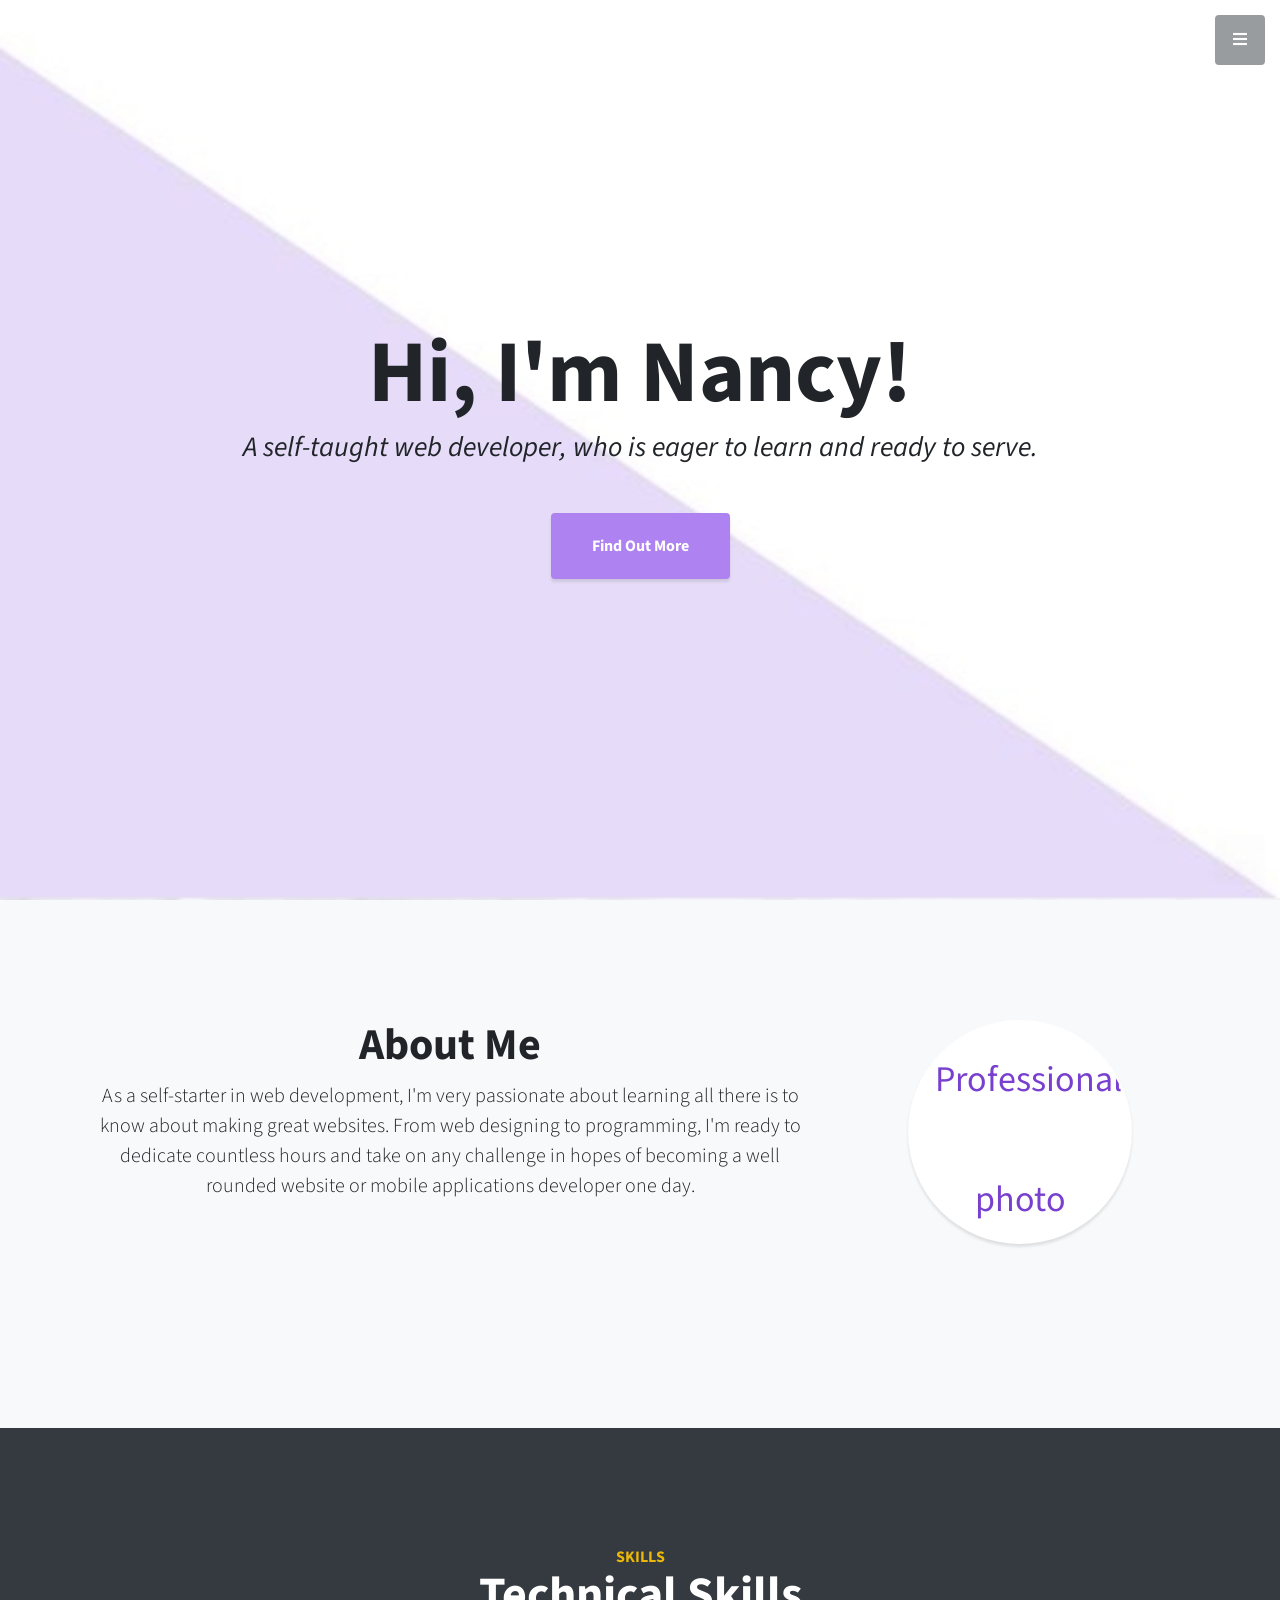
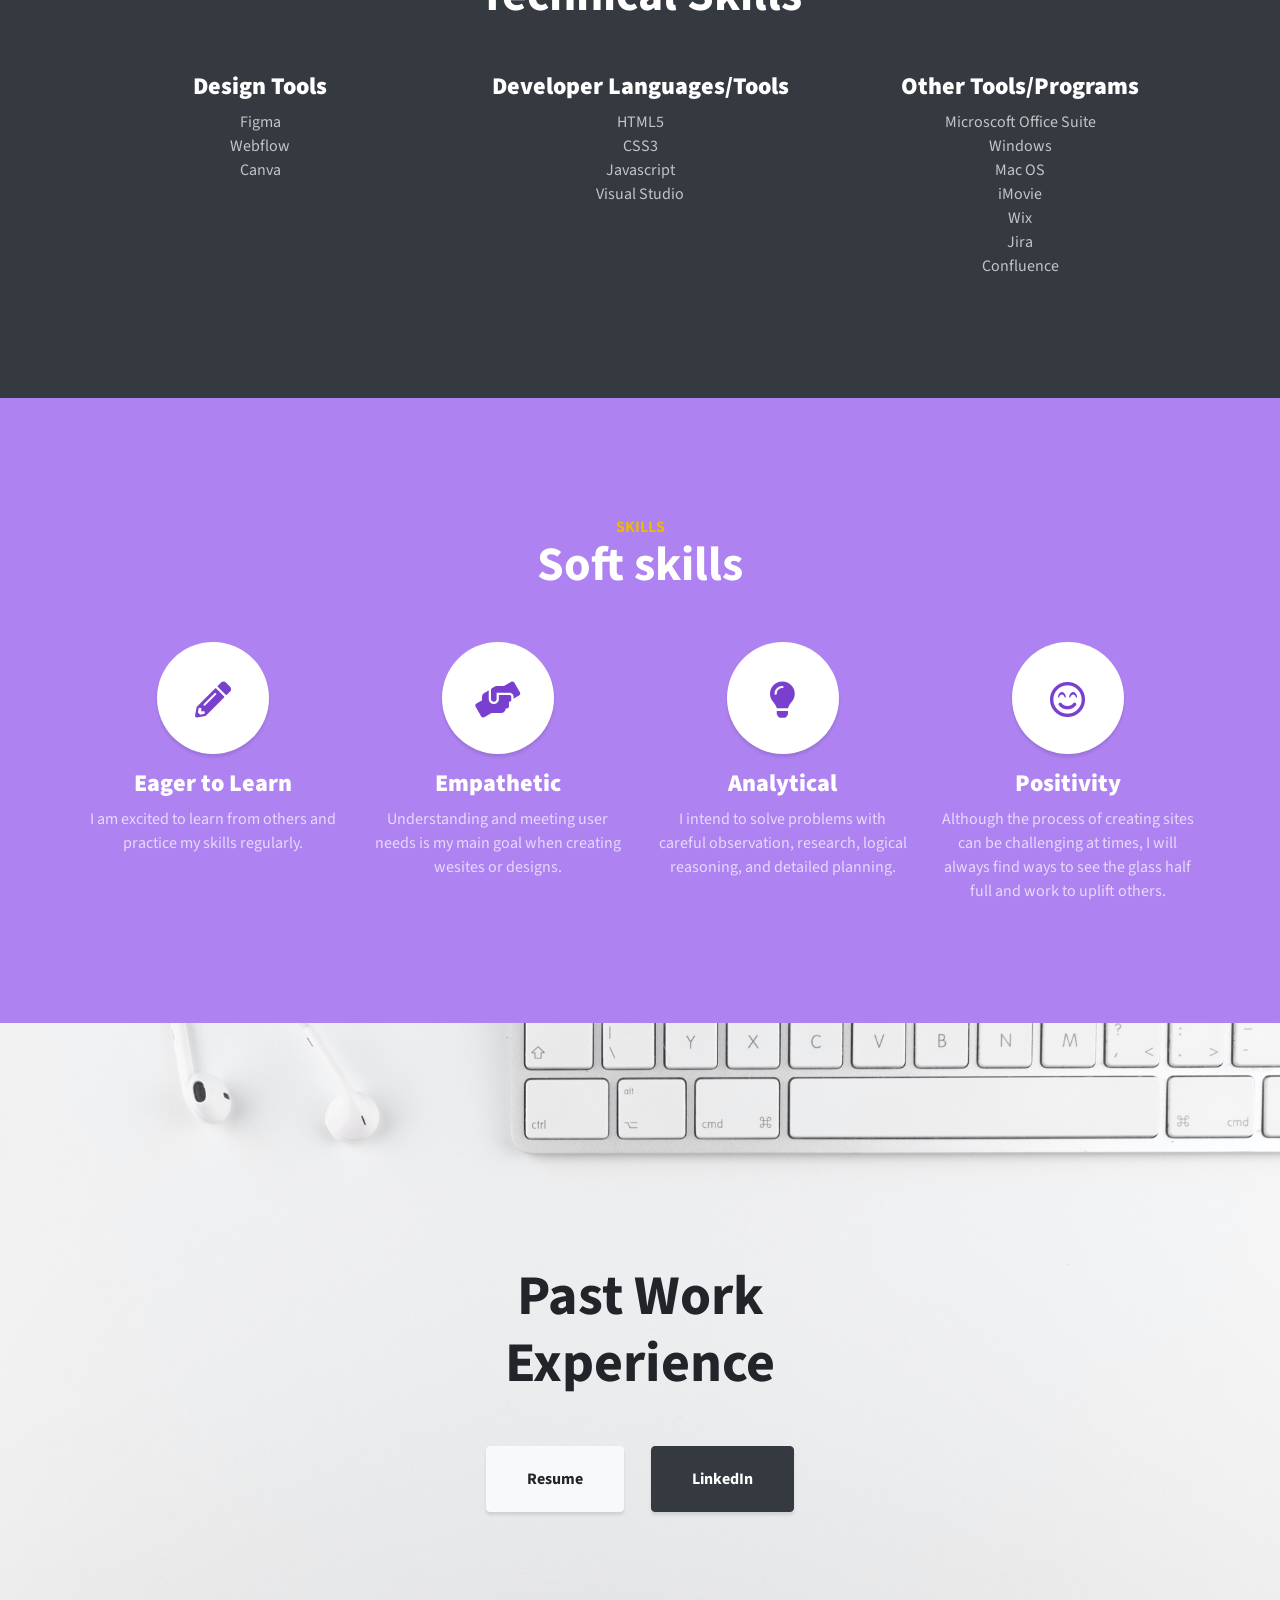
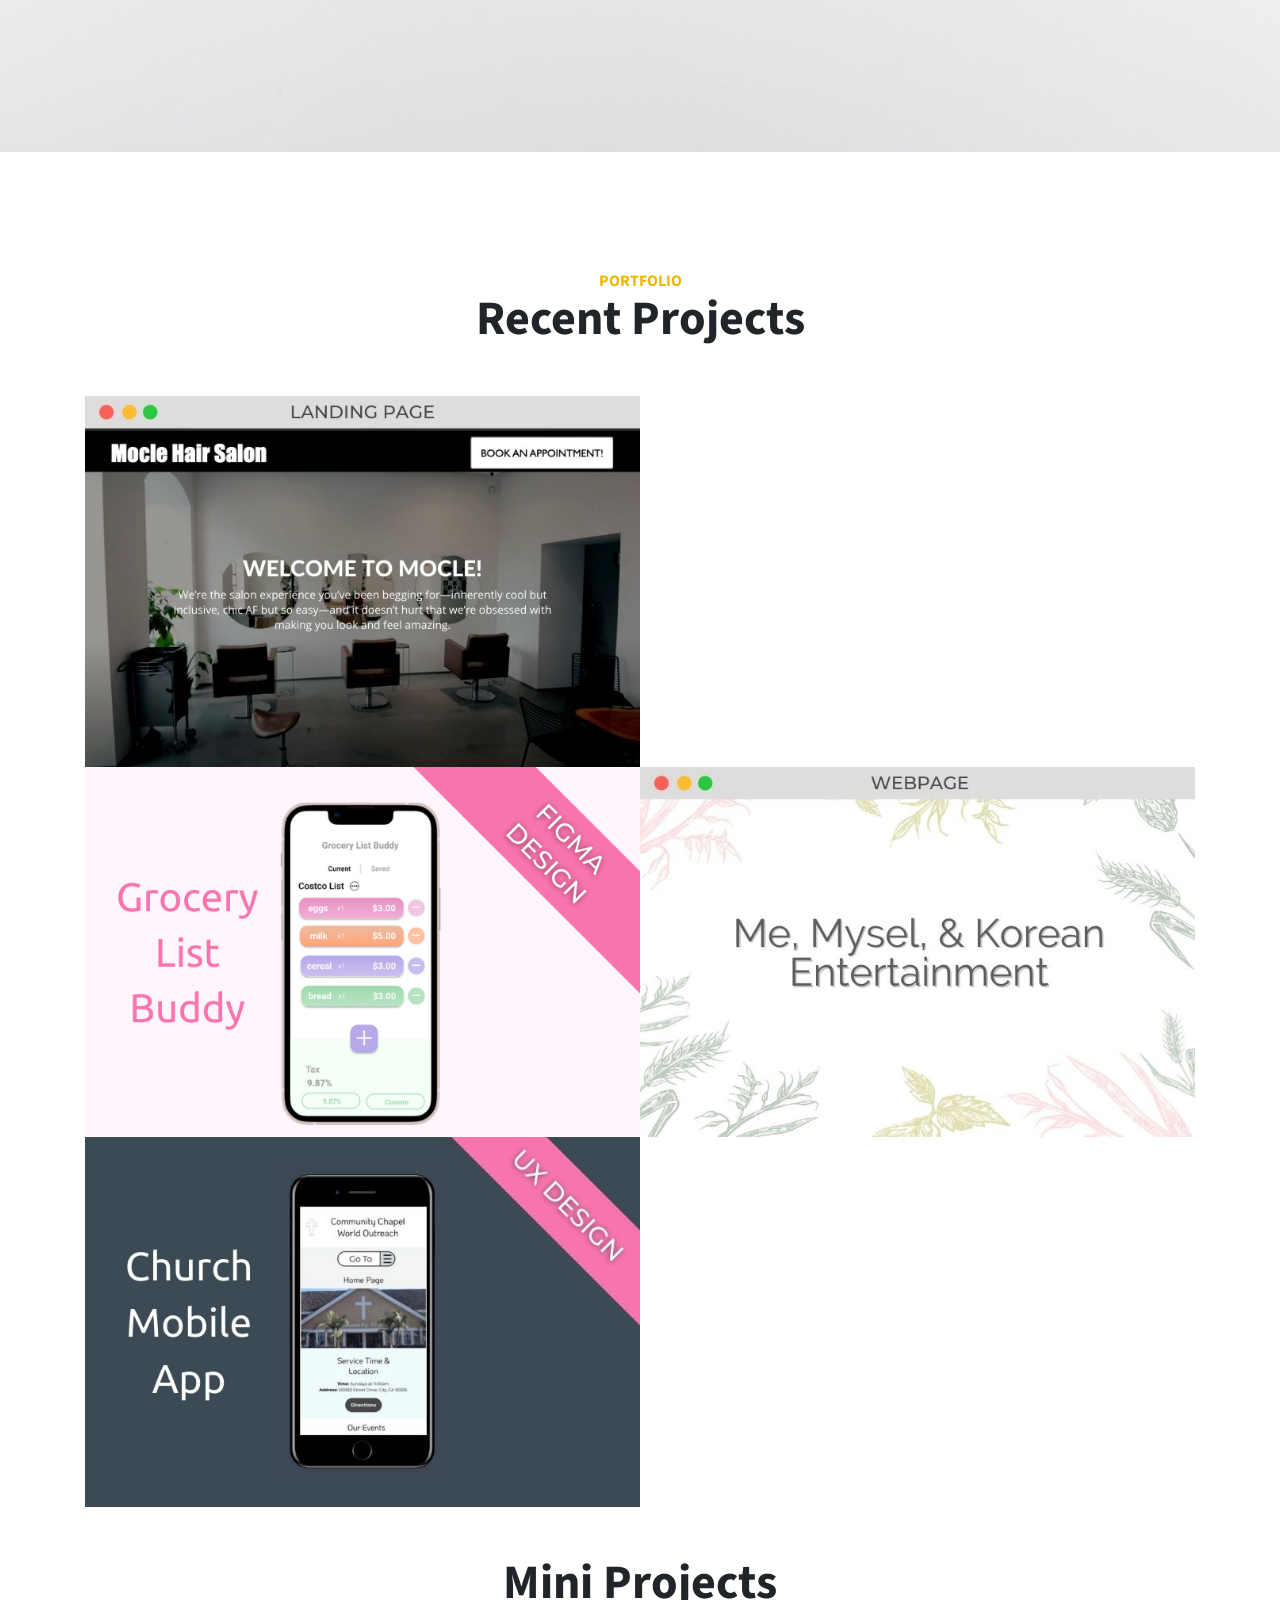
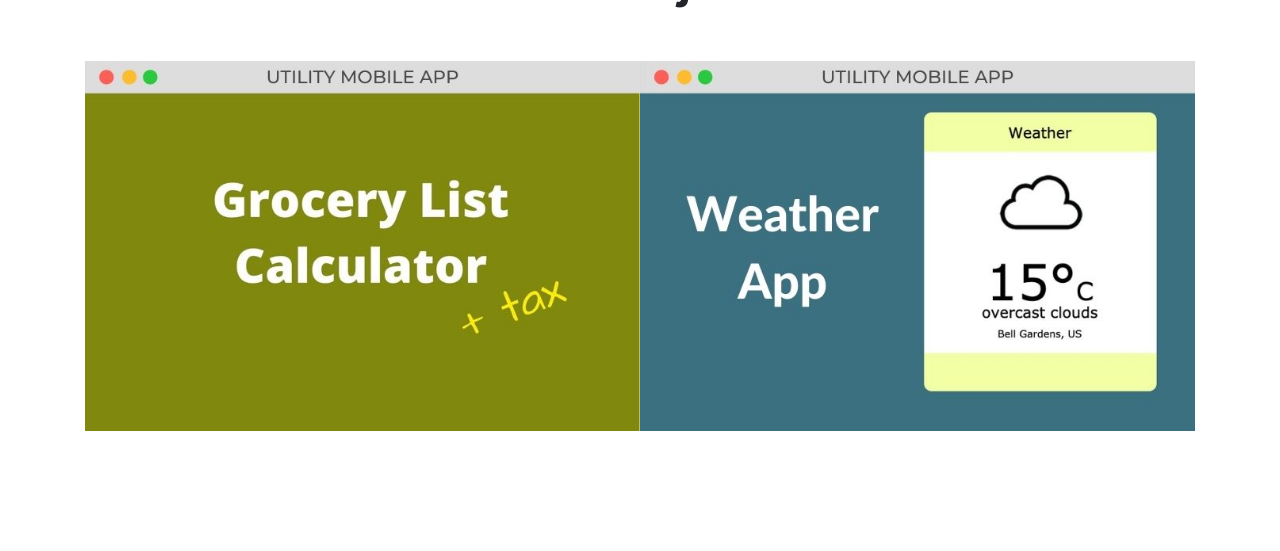
==== index.html @ 32049409 "updated resume" ====
<!DOCTYPE html>
<html lang="en">
	<head>
		<meta charset="utf-8" />
		<meta name="viewport" content="width=device-width, initial-scale=1, shrink-to-fit=no" />
		<meta name="description" content="" />
		<meta name="author" content="" />

		<title>My Portfolio</title>

		<!-- Bootstrap Core CSS -->
		<link href="vendor/bootstrap/css/bootstrap.min.css" rel="stylesheet" />

		<!-- Custom Fonts -->
		<link href="vendor/fontawesome-free/css/all.min.css" rel="stylesheet" type="text/css" />
		<link
			href="https://fonts.googleapis.com/css?family=Source+Sans+Pro:300,400,700,300italic,400italic,700italic"
			rel="stylesheet"
			type="text/css"
		/>
		<link href="vendor/simple-line-icons/css/simple-line-icons.css" rel="stylesheet" />

		<!-- Custom CSS -->
		<link href="css/stylish-portfolio.min.css" rel="stylesheet" />
	</head>

	<body id="page-top">
		<!-- Navigation -->
		<a class="menu-toggle rounded" href="#">
			<i class="fas fa-bars"></i>
		</a>
		<nav id="sidebar-wrapper">
			<ul class="sidebar-nav">
				<li class="sidebar-brand">
					<a class="js-scroll-trigger" href="#page-top">Welcome!</a>
				</li>
				<li class="sidebar-nav-item">
					<a class="js-scroll-trigger" href="#page-top">Home</a>
				</li>
				<li class="sidebar-nav-item">
					<a class="js-scroll-trigger" href="#about">About Me</a>
				</li>
				<li class="sidebar-nav-item">
					<a class="js-scroll-trigger" href="#tech-skills">Technical Skills</a>
				</li>
				<li class="sidebar-nav-item">
					<a class="js-scroll-trigger" href="#soft-skills">Soft Skills</a>
				</li>
				<li class="sidebar-nav-item">
					<a class="js-scroll-trigger" href="#past-work-experience">Past Work Experience</a>
				</li>
				<li class="sidebar-nav-item">
					<a class="js-scroll-trigger" href="#portfolio">Portfolio</a>
				</li>
			</ul>
		</nav>

		<!-- Header -->
		<header class="masthead d-flex">
			<div class="container text-center my-auto">
				<h1 class="mb-1">Hi, I'm Nancy!</h1>
				<h3 class="mb-5">
					<em class="subtitle"
						>A self-taught web developer, who is eager to learn and ready to serve.
					</em>
				</h3>
				<a class="btn btn-primary btn-xl js-scroll-trigger" href="#about">Find Out More</a>
			</div>
			<div class="overlay"></div>
		</header>

		<!-- About -->
		<section class="content-section bg-light" id="about">
			<div class="container text-center">
				<div class="row">
					<!-- <div class="col-lg-12 col-md-12  mb-5">
          <h2>About Me</h2>

        </div> -->
					<div class="col-lg-8 col-md-12 mb-5">
						<h2 id="about_title">About Me</h2>

						<p class="lead">
							As a self-starter in web development, I'm very passionate about learning all
							there is to know about making great websites. From web designing to
							programming, I'm ready to dedicate countless hours and take on any challenge in
							hopes of becoming a well rounded website or mobile applications developer one
							day.
						</p>
					</div>

					<div class="col-lg-4 col-md-12 mb-5">
						<span class="professional-pic mx-auto mb-3 rounded-circle">
							<img
								class="mx-auto mb-3 img-fluid rounded-circle"
								src="img/professional_img.png"
								alt="Professional photo"
							/>
						</span>
					</div>
					<!-- <div class="col-lg-12 col-md-12  mb-5">
            <a class="btn btn-dark btn-xl js-scroll-trigger" href="#services">What We Offer</a>
          </div>  -->
				</div>
			</div>
		</section>

		<!-- Technical Skills -->

		<section class="content-section text-white text-center bg-1" id="tech-skills">
			<div class="container">
				<div class="content-section-heading">
					<h3 class="text-secondary mb-0">Skills</h3>
					<h2 class="mb-5">Technical Skills</h2>
				</div>
				<div class="row">
					<div class="col-lg-4 col-md-12 mb-5 mb-lg-0">
						<!-- <span class="service-icon rounded-circle mx-auto mb-3">
            <i class="fas fa-pencil-alt"></i>
          </span> -->
						<h4>
							<strong>Design Tools</strong>
						</h4>
						<p class="text-faded mb-0">Figma</p>
						<p class="text-faded mb-0">Webflow</p>
						<p class="text-faded mb-0">Canva</p>
					</div>
					<div class="col-lg-4 col-md-12 mb-5 mb-lg-0">
						<!-- <span class="service-icon rounded-circle mx-auto mb-3">
            <i class="fas fa-hands-helping"></i>
          </span> -->
						<h4>
							<strong>Developer Languages/Tools</strong>
						</h4>
						<p class="text-faded mb-0">HTML5</p>
						<p class="text-faded mb-0">CSS3</p>
						<p class="text-faded mb-0">Javascript</p>
						<p class="text-faded mb-0">Visual Studio</p>
						<!-- <p class="text-faded mb-0">React (in progress)</p> -->
					</div>
					<div class="col-lg-4 col-md-12 mb-5 mb-md-0">
						<!-- <span class="service-icon rounded-circle mx-auto mb-3">
            <i class="fas fa-lightbulb"></i>
          </span> -->
						<h4>
							<strong>Other Tools/Programs</strong>
						</h4>
						<p class="text-faded mb-0">Microscoft Office Suite</p>
						<p class="text-faded mb-0">Windows</p>
						<p class="text-faded mb-0">Mac OS</p>
						<p class="text-faded mb-0">iMovie</p>
						<p class="text-faded mb-0">Wix</p>
						<p class="text-faded mb-0">Jira</p>
						<p class="text-faded mb-0">Confluence</p>
					</div>
					<!-- <div class="col-lg-3 col-md-6">
          <span class="service-icon rounded-circle mx-auto mb-3">
            <i class="far fa-smile-beam"></i>
          </span>
          <h4>
            <strong>Positivity</strong>
          </h4>
          <p class="text-faded mb-0">Although the process of creating sites can be challenging at times, I will always find ways to see the glass half full and work to uplift others. </p>
        </div> -->
				</div>
			</div>
		</section>

		<!-- Soft Skills -->
		<section class="content-section bg-primary text-white text-center" id="soft-skills">
			<div class="container">
				<div class="content-section-heading">
					<h3 class="text-secondary mb-0">Skills</h3>
					<h2 class="mb-5">Soft skills</h2>
				</div>
				<div class="row">
					<div class="col-lg-3 col-md-6 mb-5 mb-lg-0">
						<span class="service-icon rounded-circle mx-auto mb-3">
							<i class="fas fa-pencil-alt"></i>
						</span>
						<h4>
							<strong>Eager to Learn</strong>
						</h4>
						<p class="text-faded mb-0">
							I am excited to learn from others and practice my skills regularly.
						</p>
					</div>
					<div class="col-lg-3 col-md-6 mb-5 mb-lg-0">
						<span class="service-icon rounded-circle mx-auto mb-3">
							<i class="fas fa-hands-helping"></i>
						</span>
						<h4>
							<strong>Empathetic</strong>
						</h4>
						<p class="text-faded mb-0">
							Understanding and meeting user needs is my main goal when creating wesites or
							designs.
						</p>
					</div>
					<div class="col-lg-3 col-md-6 mb-5 mb-md-0">
						<span class="service-icon rounded-circle mx-auto mb-3">
							<i class="fas fa-lightbulb"></i>
						</span>
						<h4>
							<strong>Analytical</strong>
						</h4>
						<p class="text-faded mb-0">
							I intend to solve problems with careful observation, research, logical
							reasoning, and detailed planning.
							<!-- <i class="fas fa-heart"></i>
            Start Bootstrap!-->
						</p>
					</div>
					<div class="col-lg-3 col-md-6">
						<span class="service-icon rounded-circle mx-auto mb-3">
							<i class="far fa-smile-beam"></i>
						</span>
						<h4>
							<strong>Positivity</strong>
						</h4>
						<p class="text-faded mb-0">
							Although the process of creating sites can be challenging at times, I will
							always find ways to see the glass half full and work to uplift others.
						</p>
					</div>
				</div>
			</div>
		</section>

		<!-- Callout -->
		<section class="callout" id="past-work-experience">
			<div class="container text-center">
				<h2 class="mx-auto mb-5">Past Work Experience</h2>
				<a
					href="https://drive.google.com/file/d/1pQhOvrTbgYlzu-QB4AzQE2u7x5-Zjap0/view?usp=sharing"
					class="btn btn-xl mr-4 btn-light"
					target="_blank"
					>Resume</a
				>
				<a
					href="https://www.linkedin.com/in/nancypaucar/"
					class="btn btn-xl btn-dark"
					target="_blank"
					>LinkedIn</a
				>
				<!-- <a class="btn btn-primary btn-xl" href="https://startbootstrap.com/theme/stylish-portfolio/">Resume</a> -->
			</div>
		</section>

		<!-- Portfolio -->
		<section class="content-section" id="portfolio">
			<div class="container">
				<div class="content-section-heading text-center">
					<h3 class="text-secondary mb-0">Portfolio</h3>
					<h2 class="mb-5">Recent Projects</h2>
				</div>
				<div class="row no-gutters">
					<div class="col-lg-6">
						<a
							class="portfolio-item"
							href="https://np-works.github.io/salon_landing_page/"
							target="_blank"
						>
							<div class="caption">
								<div class="caption-content">
									<div class="h2">Mocle Hair Salon</div>
									<p class="mb-0">
										A landing page marketing Mocle Hair Salon' services with the single
										purpose of getting users to book an appointment. (HTML, CSS, & JS)
									</p>
								</div>
							</div>
							<img
								class="img-fluid"
								src="img/MOCLE-HAIR-SALON.jpg"
								alt="Mocle Hair Salon Cover Photo"
							/>
						</a>
					</div>

					<div class="col-lg-6">
						<a
							class="portfolio-item"
							href="https://www.figma.com/proto/mOSJaIlft4iDJ9VSxaaZwG/Bruin-Snack-Delivery?node-id=1%3A3&scaling=scale-down&page-id=0%3A1&starting-point-node-id=1%3A3"
							target="_blank"
						>
							<div class="caption">
								<div class="caption-content">
									<div class="h2">UCLA Munchies</div>
									<p class="mb-0">
										A prototype for an UCLA startup e-commerce website that sells and
										delivers snacks to Bruins around campus.(Figma)
									</p>
								</div>
							</div>
							<img class="img-fluid" src="img/ucla munchies cover.png" alt="" />
						</a>
					</div>

					<div class="col-lg-6">
						<a
							class="portfolio-item"
							href="https://www.figma.com/proto/DxFDYCYsCMUwILnnZvO3Mv/Grocery-List-Buddy?node-id=2%3A2&scaling=scale-down&page-id=0%3A1&starting-point-node-id=2%3A2&show-proto-sidebar=1"
							target="_blank"
						>
							<div class="caption">
								<div class="caption-content">
									<div class="h2">Grocery List Buddy</div>
									<p class="mb-0">
										A prototype for an app that help users estimate their total grocery
										costs, including tax.(Figma)
									</p>
								</div>
							</div>
							<img
								class="img-fluid"
								src="img/Grocery List Buddy cover photo.png"
								alt="Grocery List Buddy Cover Photo"
							/>
						</a>
					</div>

					<div class="col-lg-6">
						<a
							class="portfolio-item"
							href="https://np-works.github.io/korean-webpage/"
							target="_blank"
						>
							<div class="caption">
								<div class="caption-content">
									<div class="h2">Me, Myself & Korean Entertainment</div>
									<p class="mb-0">
										A webpage that showcases how I gained an appreciation for Korean
										entertainment. (HTML, CSS, & JS)
									</p>
								</div>
							</div>
							<img class="img-fluid" src="img/korean-webpage-cover.jpg" alt="" />
						</a>
					</div>

					<div class="col-lg-6">
						<a
							class="portfolio-item"
							href="https://local-church-ux-mobile-design.webflow.io/"
							target="_blank"
						>
							<div class="caption">
								<div class="caption-content">
									<div class="h2">Church UX Mobile Design</div>
									<p class="mb-0">
										Redesigning the mobile app user experience for the Community Chapel
										World Outreach (CCWO) website. (Figma & Webflow)
									</p>
								</div>
							</div>
							<img class="img-fluid" src="img/church-mobile-app-cover.jpg" alt="" />
						</a>
					</div>
				</div>
			</div>

			<!-- Javascript Projects -->
			<div class="container">
				<div class="content-section-heading text-center">
					<h2 class="mb-5 mt-5">Mini Projects</h2>
				</div>
				<div class="row no-gutters">
					<div class="col-lg-6">
						<a
							class="portfolio-item"
							href="https://np-works.github.io/grocery-list-calculator/"
							target="_blank"
						>
							<div class="caption">
								<div class="caption-content">
									<div class="h2">Grocery List Calculator</div>
									<p class="mb-0">
										A calculator made to help users estimate their total grocery costs,
										including tax, before paying at the register. (HTML5, CSS3, & JS)
									</p>
								</div>
							</div>
							<img class="img-fluid" src="img/calculator-app-cover.jpg" alt="" />
						</a>
					</div>
					<div class="col-lg-6">
						<a
							class="portfolio-item"
							href="https://np-works.github.io/weather-app-api/"
							target="_blank"
						>
							<div class="caption">
								<div class="caption-content">
									<div class="h2">Weather App</div>
									<p class="mb-0">
										App that displays the present day weather based on the user's
										location. (HTML5, CSS3, & JS)
									</p>
								</div>
							</div>
							<img class="img-fluid" src="img/weather-app-cover.jpg" alt="" />
						</a>
					</div>
					<!-- <div class="col-lg-6">
          <a class="portfolio-item" href="#!">
            <div class="caption">
              <div class="caption-content">
                <div class="h2">Workspace</div>
                <p class="mb-0">A yellow workspace with some scissors, pencils, and other objects.</p>
              </div>
            </div>
            <img class="img-fluid" src="img/portfolio-4.jpg" alt="">
          </a>
        </div> -->
				</div>
			</div>
		</section>

		<!-- Call to Action -->
		<!-- <section class="content-section bg-primary text-white">
    <div class="container text-center">
      <h2 class="mb-4">The buttons below are impossible to resist...</h2>
      <a href="#!" class="btn btn-xl btn-light mr-4">Click Me!</a>
      <a href="#!" class="btn btn-xl btn-dark">Look at Me!</a>
    </div>
  </section> -->

		<!-- Map
  <div id="contact" class="map">
    <iframe src="https://maps.google.com/maps?f=q&amp;source=s_q&amp;hl=en&amp;geocode=&amp;q=Twitter,+Inc.,+Market+Street,+San+Francisco,+CA&amp;aq=0&amp;oq=twitter&amp;sll=28.659344,-81.187888&amp;sspn=0.128789,0.264187&amp;ie=UTF8&amp;hq=Twitter,+Inc.,+Market+Street,+San+Francisco,+CA&amp;t=m&amp;z=15&amp;iwloc=A&amp;output=embed"></iframe>
    <br />
    <small>
      <a href="https://maps.google.com/maps?f=q&amp;source=embed&amp;hl=en&amp;geocode=&amp;q=Twitter,+Inc.,+Market+Street,+San+Francisco,+CA&amp;aq=0&amp;oq=twitter&amp;sll=28.659344,-81.187888&amp;sspn=0.128789,0.264187&amp;ie=UTF8&amp;hq=Twitter,+Inc.,+Market+Street,+San+Francisco,+CA&amp;t=m&amp;z=15&amp;iwloc=A"></a>
    </small>
  </div> -->

		<!-- Footer -->
		<!-- <footer class="footer text-center">
    <div class="container">
      <ul class="list-inline mb-5">
        <li class="list-inline-item">
          <a class="social-link rounded-circle text-white mr-3" href="#!">
            <i class="icon-social-facebook"></i>
          </a>
        </li>
        <li class="list-inline-item">
          <a class="social-link rounded-circle text-white mr-3" href="#!">
            <i class="icon-social-twitter"></i>
          </a>
        </li>
        <li class="list-inline-item">
          <a class="social-link rounded-circle text-white" href="#!">
            <i class="icon-social-github"></i>
          </a>
        </li>
      </ul>
      <p class="text-muted small mb-0">Copyright &copy; Your Website 2020</p>
    </div>
  </footer> -->

		<!-- Scroll to Top Button-->
		<a class="scroll-to-top rounded js-scroll-trigger" href="#page-top">
			<i class="fas fa-angle-up"></i>
		</a>

		<!-- Bootstrap core JavaScript -->
		<script src="vendor/jquery/jquery.min.js"></script>
		<script src="vendor/bootstrap/js/bootstrap.bundle.min.js"></script>

		<!-- Plugin JavaScript -->
		<script src="vendor/jquery-easing/jquery.easing.min.js"></script>

		<!-- Custom scripts for this template -->
		<script src="js/stylish-portfolio.min.js"></script>
	</body>
</html>
---- css/stylish-portfolio.min.css ----
/*!
 * Start Bootstrap - Stylish Portfolio v5.0.9 (https://startbootstrap.com/theme/stylish-portfolio)
 * Copyright 2013-2020 Start Bootstrap
 * Licensed under MIT (https://github.com/StartBootstrap/startbootstrap-stylish-portfolio/blob/master/LICENSE)
 */body,html{width:100%;height:100%}body{font-family:'Source Sans Pro'}.btn-xl{padding:1.25rem 2.5rem}.content-section{padding-top:7.5rem;padding-bottom:7.5rem}.content-section-heading h2{font-size:3rem}.content-section-heading h3{font-size:1rem;text-transform:uppercase}h1,h2,h3,h4,h5,h6{font-weight:700}.text-faded{color:rgba(255,255,255,.7)}.map{height:30rem}@media (max-width:992px){.map{height:75%}}.map iframe{pointer-events:none}.scroll-to-top{position:fixed;right:15px;bottom:15px;display:none;width:50px;height:50px;text-align:center;color:#fff;background:rgba(52,58,64,.5);line-height:45px}.scroll-to-top:focus,.scroll-to-top:hover{color:#fff}.scroll-to-top:hover{background:#343a40}.scroll-to-top i{font-weight:800}.masthead{min-height:30rem;position:relative;display:table;width:100%;height:auto;padding-top:8rem;padding-bottom:8rem;background:linear-gradient(90deg,rgba(255,255,255,.1) 0,rgba(255,255,255,.1) 100%),url(../img/bg-masthead.jpg);background-position:center center;background-repeat:no-repeat;background-size:cover}.masthead h1{font-size:4rem;margin:0;padding:0}@media (min-width:992px){.masthead{height:100vh}.masthead h1{font-size:5.5rem}}#sidebar-wrapper{position:fixed;z-index:2;right:0;width:250px;height:100%;transition:all .4s ease 0s;transform:translateX(250px);background:#ae82f0;border-left:1px solid rgba(255,255,255,.1)}.sidebar-nav{position:absolute;top:0;width:250px;margin:0;padding:0;list-style:none}.sidebar-nav li.sidebar-nav-item a{display:block;text-decoration:none;color:#fff;padding:15px}.sidebar-nav li a:hover{text-decoration:none;color:#fff;background:rgba(255,255,255,.2)}.sidebar-nav li a:active,.sidebar-nav li a:focus{text-decoration:none}.sidebar-nav>.sidebar-brand{font-size:1.2rem;background:rgba(52,58,64,.1);height:80px;line-height:50px;padding-top:15px;padding-bottom:15px;padding-left:15px}.sidebar-nav>.sidebar-brand a{color:#fff}.sidebar-nav>.sidebar-brand a:hover{color:#fff;background:0 0}#sidebar-wrapper.active{right:250px;width:250px;transition:all .4s ease 0s}.menu-toggle{position:fixed;right:15px;top:15px;width:50px;height:50px;text-align:center;color:#fff;background:rgba(52,58,64,.5);line-height:50px;z-index:999}.menu-toggle:focus,.menu-toggle:hover{color:#fff}.menu-toggle:hover{background:#343a40}.service-icon{background-color:#fff;color:#7940cf;height:7rem;width:7rem;display:block;line-height:7.5rem;font-size:2.25rem;box-shadow:0 3px 3px 0 rgba(0,0,0,.1)}.callout{padding:15rem 0;background:linear-gradient(90deg,rgba(255,255,255,.1) 0,rgba(255,255,255,.1) 100%),url(../img/bg-callout.jpg);background-position:center center;background-repeat:no-repeat;background-size:cover}.callout h2{font-size:3.5rem;font-weight:700;display:block;max-width:30rem}.portfolio-item{display:block;position:relative;overflow:hidden;max-width:530px;margin:auto auto 1rem}.portfolio-item .caption{display:flex;height:100%;width:100%;background-color:rgba(33,37,41,.2);position:absolute;top:0;bottom:0;z-index:1;opacity:0;}.portfolio-item .caption .caption-content{color:#fff;margin:13% 2rem 2rem}.portfolio-item .caption .caption-content h2{font-size:.8rem;text-transform:uppercase}.portfolio-item .caption .caption-content p{font-weight:300;font-size:1.2rem}@media (min-width:992px){.portfolio-item{max-width:none;margin:0}.portfolio-item .caption{transition:background-color .7s,-webkit-clip-path .25s ease-out;transition:clip-path .25s ease-out,background-color .7s;transition:clip-path .25s ease-out,background-color .7s,-webkit-clip-path .25s ease-out;-webkit-clip-path:inset(0);clip-path:inset(0)}.portfolio-item .caption .caption-content{transition:opacity .25s;margin-left:5rem;margin-right:5rem;margin-bottom:7rem}.portfolio-item img{transition:-webkit-clip-path .25s ease-out;transition:clip-path .25s ease-out;transition:clip-path .25s ease-out,-webkit-clip-path .25s ease-out;-webkit-clip-path:inset(-1px);clip-path:inset(-1px)}.portfolio-item:hover img{-webkit-clip-path:inset(1.5rem);clip-path:inset(1.5rem)}.portfolio-item:hover .caption{background-color:#ae82f0;-webkit-clip-path:inset(1.5rem);opacity:1;clip-path:inset(1.5rem)}}.map iframe{height:100%;width:100%;border:0}footer.footer{padding-top:5rem;padding-bottom:5rem}footer.footer .social-link{display:block;height:4rem;width:4rem;line-height:4.3rem;font-size:1.5rem;background-color:#1d809f;transition:background-color .15s ease-in-out;box-shadow:0 3px 3px 0 rgba(0,0,0,.1)}footer.footer .social-link:hover{background-color:#155d74;text-decoration:none}a{color:#1d809f}a:active,a:focus,a:hover{color:#155d74}.btn-primary{background-color:#ae82f0!important;border-color:#ae82f0d3!important;color:#fff!important}.btn-primary:active,.btn-primary:focus,.btn-primary:hover{background-color:#7940cf!important;border-color:#7940cf!important}.btn-secondary{background-color:#ecb807!important;border-color:#ecb807!important;color:#fff!important}.btn-secondary:active,.btn-secondary:focus,.btn-secondary:hover{background-color:#ba9106!important;border-color:#ba9106!important}.btn-dark{color:#fff!important}.btn{box-shadow:0 3px 3px 0 rgba(0,0,0,.1);font-weight:700}.bg-primary{background-color:#ae82f0!important}.text-primary{color:#ae82f0!important}.text-secondary{color:#ecb807!important}.subtitle{font-weight:400;}.professional-pic{background-color: #fff;color: #7940cf; height: 14rem;width: 14rem;display: block;line-height: 7.5rem;font-size: 2.25rem;box-shadow: 0 3px 3px 0 rgba(0, 0, 0, 0.1);}#about_title{font-size:2.75rem;}.bg-1{background-color: #343a3f;}@media (max-width: 400px) {.portfolio-item .caption .caption-content p {font-weight: 300;font-size: .8rem;}.h2, h2 {font-size: 1.2rem;}}
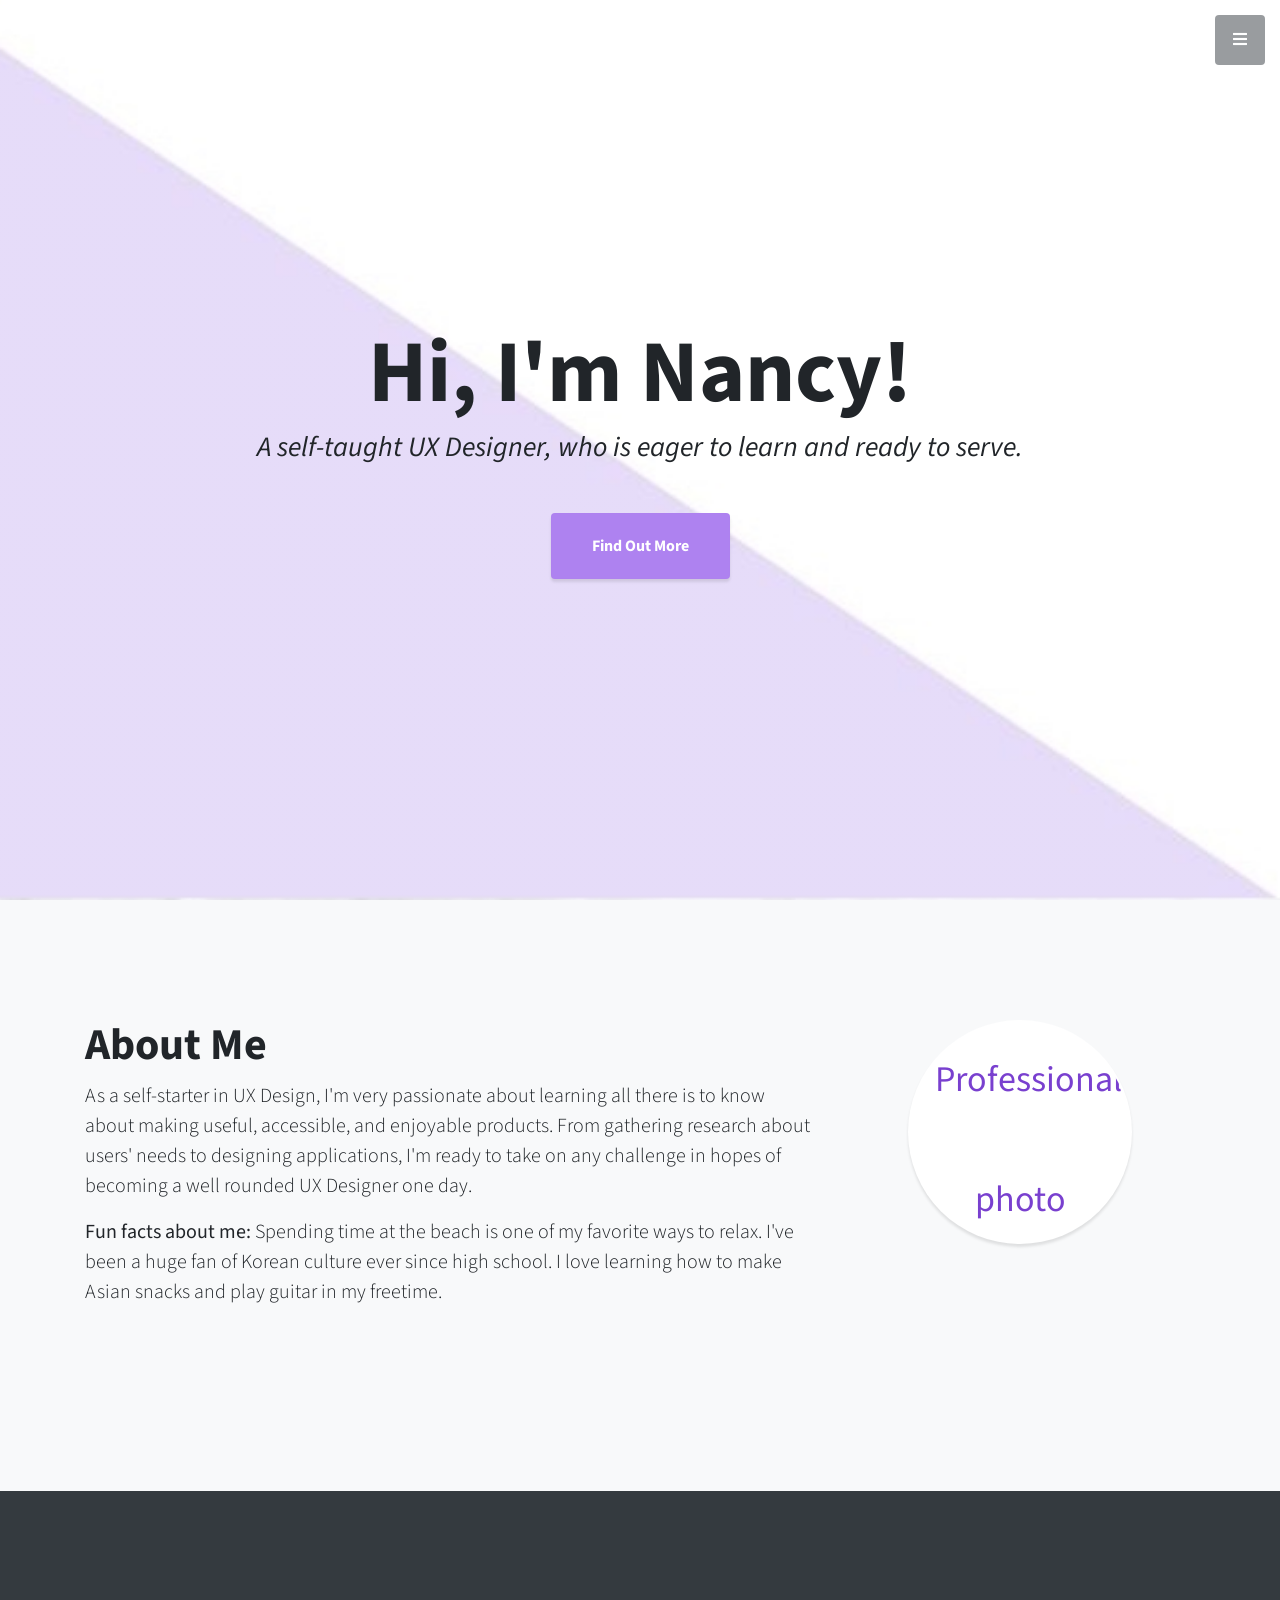
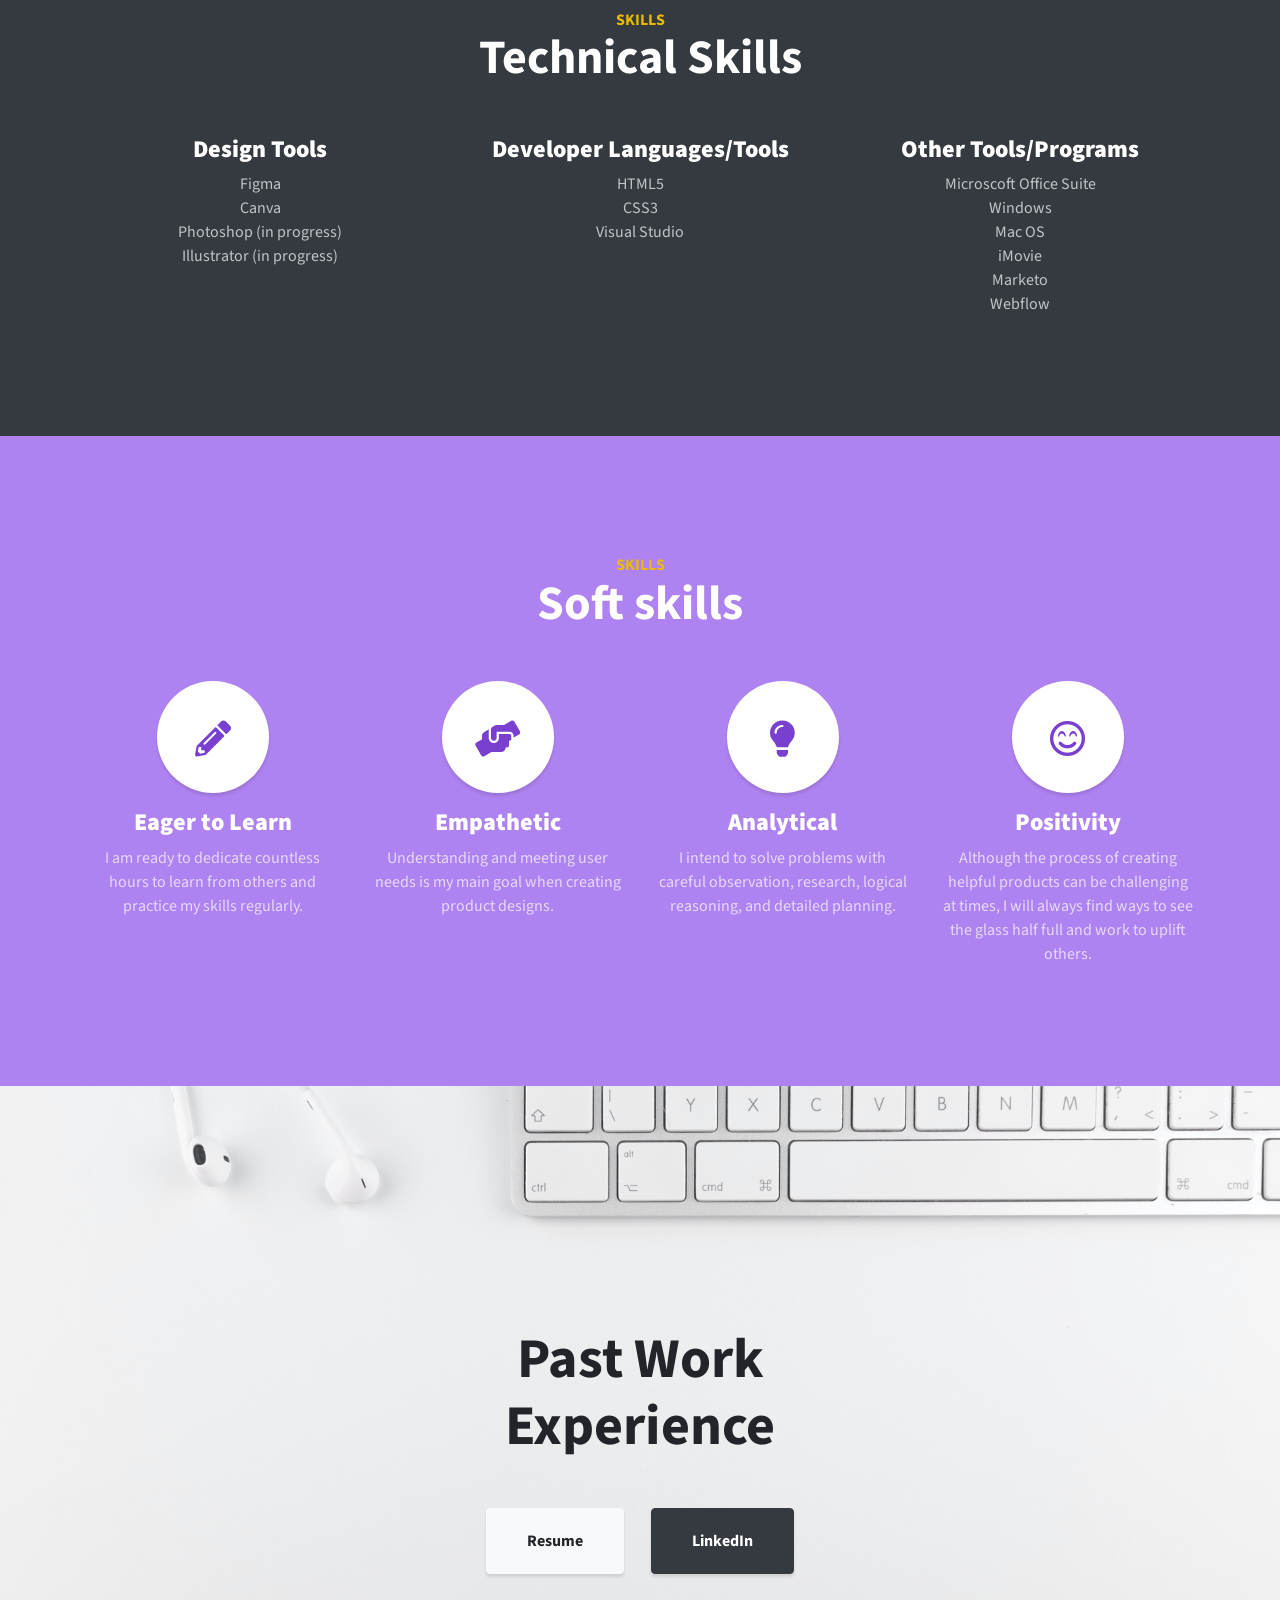
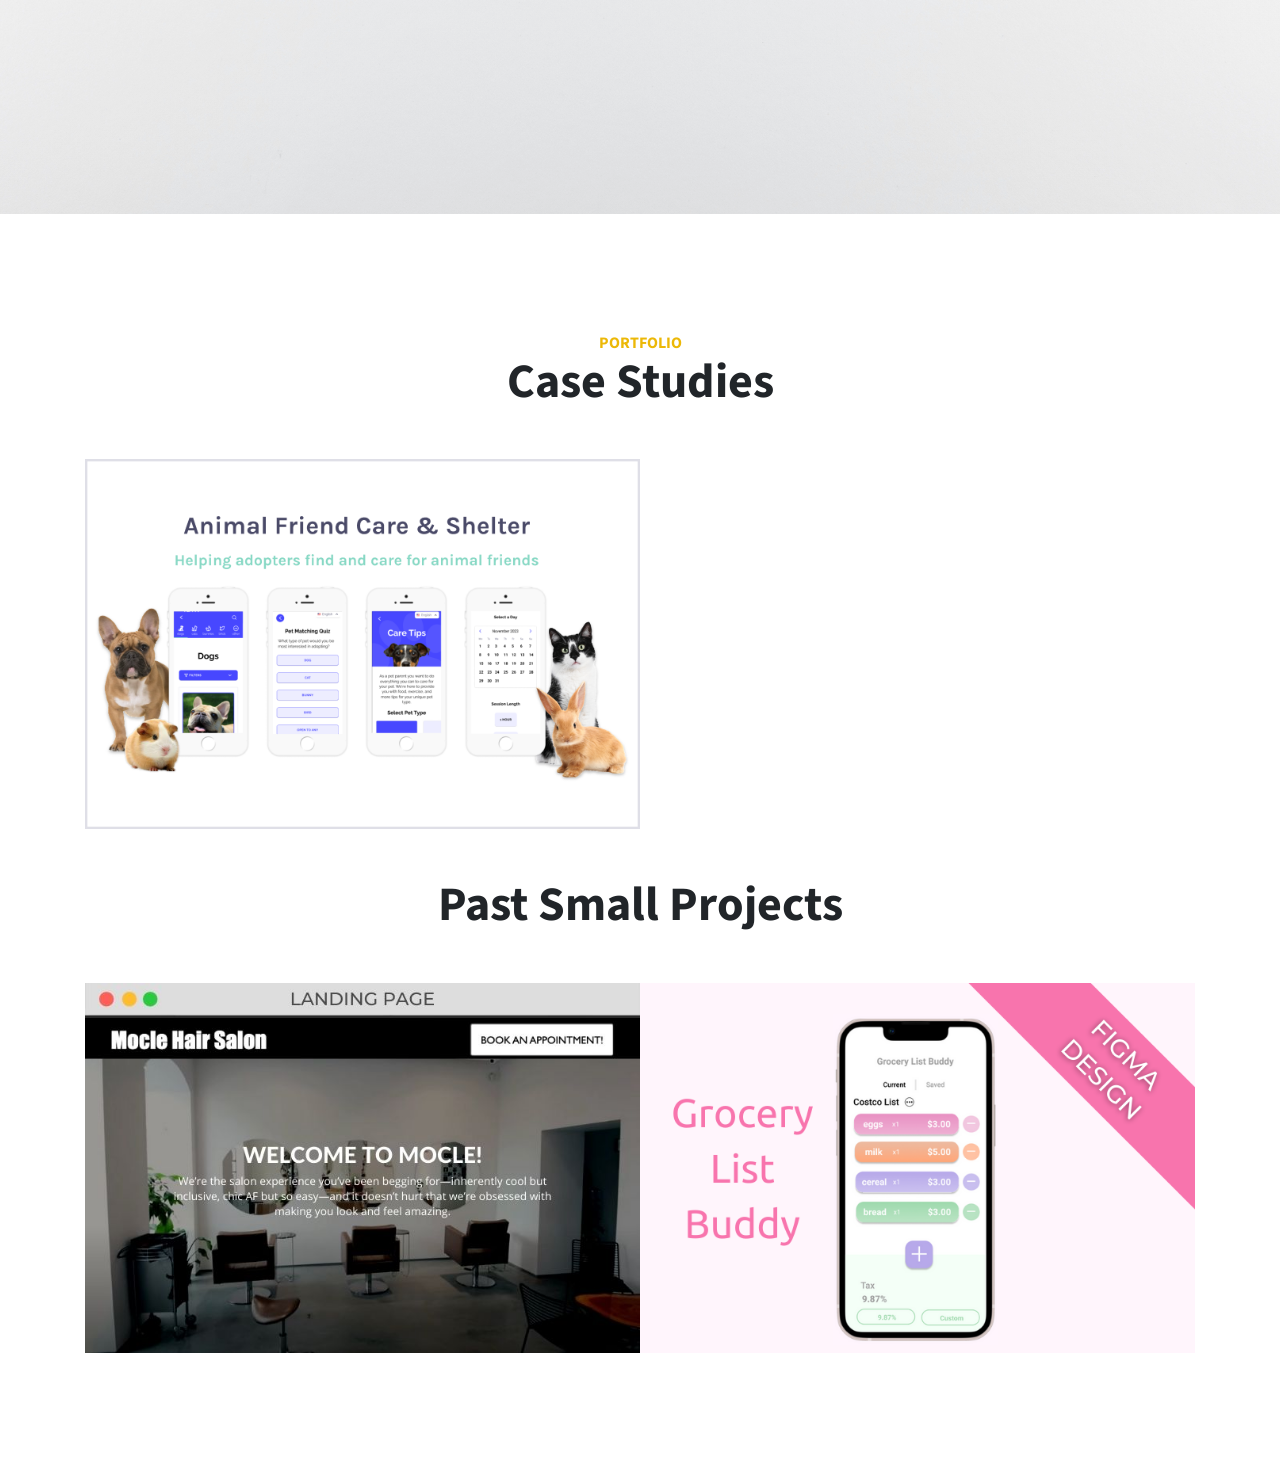
==== commit 20090da9: "Making 2023 updates to portfolio Updated and deleted some projects, updated portfolio text, added a " ====
--- a/index.html
+++ b/index.html
@@ -61,7 +61,7 @@
 				<h1 class="mb-1">Hi, I'm Nancy!</h1>
 				<h3 class="mb-5">
 					<em class="subtitle"
-						>A self-taught web developer, who is eager to learn and ready to serve.
+						>A self-taught UX Designer, who is eager to learn and ready to serve.
 					</em>
 				</h3>
 				<a class="btn btn-primary btn-xl js-scroll-trigger" href="#about">Find Out More</a>
@@ -81,11 +81,16 @@
 						<h2 id="about_title">About Me</h2>
 
 						<p class="lead">
-							As a self-starter in web development, I'm very passionate about learning all
-							there is to know about making great websites. From web designing to
-							programming, I'm ready to dedicate countless hours and take on any challenge in
-							hopes of becoming a well rounded website or mobile applications developer one
-							day.
+							As a self-starter in UX Design, I'm very passionate about learning all there is
+							to know about making useful, accessible, and enjoyable products. From gathering
+							research about users' needs to designing applications, I'm ready to take on any
+							challenge in hopes of becoming a well rounded UX Designer one day.
+						</p>
+						<p class="lead">
+							<strong>Fun facts about me:</strong> Spending time at the beach is one of my
+							favorite ways to relax. I've been a huge fan of Korean culture ever since high
+							school. I love learning how to make Asian snacks and play guitar in my
+							freetime.
 						</p>
 					</div>
 
@@ -122,8 +127,9 @@
 							<strong>Design Tools</strong>
 						</h4>
 						<p class="text-faded mb-0">Figma</p>
-						<p class="text-faded mb-0">Webflow</p>
 						<p class="text-faded mb-0">Canva</p>
+						<p class="text-faded mb-0">Photoshop (in progress)</p>
+						<p class="text-faded mb-0">Illustrator (in progress)</p>
 					</div>
 					<div class="col-lg-4 col-md-12 mb-5 mb-lg-0">
 						<!-- <span class="service-icon rounded-circle mx-auto mb-3">
@@ -134,7 +140,6 @@
 						</h4>
 						<p class="text-faded mb-0">HTML5</p>
 						<p class="text-faded mb-0">CSS3</p>
-						<p class="text-faded mb-0">Javascript</p>
 						<p class="text-faded mb-0">Visual Studio</p>
 						<!-- <p class="text-faded mb-0">React (in progress)</p> -->
 					</div>
@@ -149,9 +154,8 @@
 						<p class="text-faded mb-0">Windows</p>
 						<p class="text-faded mb-0">Mac OS</p>
 						<p class="text-faded mb-0">iMovie</p>
-						<p class="text-faded mb-0">Wix</p>
-						<p class="text-faded mb-0">Jira</p>
-						<p class="text-faded mb-0">Confluence</p>
+						<p class="text-faded mb-0">Marketo</p>
+						<p class="text-faded mb-0">Webflow</p>
 					</div>
 					<!-- <div class="col-lg-3 col-md-6">
           <span class="service-icon rounded-circle mx-auto mb-3">
@@ -182,7 +186,8 @@
 							<strong>Eager to Learn</strong>
 						</h4>
 						<p class="text-faded mb-0">
-							I am excited to learn from others and practice my skills regularly.
+							I am ready to dedicate countless hours to learn from others and practice my
+							skills regularly.
 						</p>
 					</div>
 					<div class="col-lg-3 col-md-6 mb-5 mb-lg-0">
@@ -193,7 +198,7 @@
 							<strong>Empathetic</strong>
 						</h4>
 						<p class="text-faded mb-0">
-							Understanding and meeting user needs is my main goal when creating wesites or
+							Understanding and meeting user needs is my main goal when creating product
 							designs.
 						</p>
 					</div>
@@ -219,8 +224,8 @@
 							<strong>Positivity</strong>
 						</h4>
 						<p class="text-faded mb-0">
-							Although the process of creating sites can be challenging at times, I will
-							always find ways to see the glass half full and work to uplift others.
+							Although the process of creating helpful products can be challenging at times,
+							I will always find ways to see the glass half full and work to uplift others.
 						</p>
 					</div>
 				</div>
@@ -232,7 +237,7 @@
 			<div class="container text-center">
 				<h2 class="mx-auto mb-5">Past Work Experience</h2>
 				<a
-					href="https://drive.google.com/file/d/1pQhOvrTbgYlzu-QB4AzQE2u7x5-Zjap0/view?usp=sharing"
+					href="https://drive.google.com/file/d/1Ds7KVqYHFjBpyw2A0uZDFi2J5MmzSnpA/view?usp=sharing"
 					class="btn btn-xl mr-4 btn-light"
 					target="_blank"
 					>Resume</a
@@ -252,12 +257,80 @@
 			<div class="container">
 				<div class="content-section-heading text-center">
 					<h3 class="text-secondary mb-0">Portfolio</h3>
-					<h2 class="mb-5">Recent Projects</h2>
+					<h2 class="mb-5">Case Studies</h2>
 				</div>
 				<div class="row no-gutters">
 					<div class="col-lg-6">
 						<a
 							class="portfolio-item"
+							href="https://drive.google.com/file/d/1Vpid7AQlKqnbvZwv9MIhYYL29Mj5FWbs/view?usp=sharing"
+							target="_blank"
+						>
+							<div class="caption">
+								<div class="caption-content">
+									<div class="h2">Animal Friend Care & Shelter</div>
+									<p class="mb-0">
+										A case study that addresses the needs of today's pet adopters. (STILL
+										IN PROGRESS...)
+									</p>
+								</div>
+							</div>
+							<img
+								class="img-fluid"
+								src="img/Animal-Shelter-Portfolio-Thumnail.png"
+								alt=""
+							/>
+						</a>
+					</div>
+					<!-- <div class="col-lg-6">
+						<a
+							class="portfolio-item"
+							href="https://np-works.github.io/korean-webpage/"
+							target="_blank"
+						>
+							<div class="caption">
+								<div class="caption-content">
+									<div class="h2">Me, Myself & Korean Entertainment</div>
+									<p class="mb-0">
+										A webpage that showcases how I gained an appreciation for Korean
+										entertainment. (HTML, CSS, & JS)
+									</p>
+								</div>
+							</div>
+							<img class="img-fluid" src="img/korean-webpage-cover.jpg" alt="" />
+						</a>
+					</div> -->
+
+					<!-- <div class="col-lg-6">
+						<a
+							class="portfolio-item"
+							href="https://local-church-ux-mobile-design.webflow.io/"
+							target="_blank"
+						>
+							<div class="caption">
+								<div class="caption-content">
+									<div class="h2">Church UX Mobile Design</div>
+									<p class="mb-0">
+										Redesigning the mobile app user experience for the Community Chapel
+										World Outreach (CCWO) website. (Figma & Webflow)
+									</p>
+								</div>
+							</div>
+							<img class="img-fluid" src="img/church-mobile-app-cover.jpg" alt="" />
+						</a>
+					</div> -->
+				</div>
+			</div>
+
+			<!-- Javascript Projects -->
+			<div class="container">
+				<div class="content-section-heading text-center">
+					<h2 class="mb-5 mt-5">Past Small Projects</h2>
+				</div>
+				<div class="row no-gutters">
+					<div class="col-lg-6">
+						<a
+							class="portfolio-item"
 							href="https://np-works.github.io/salon_landing_page/"
 							target="_blank"
 						>
@@ -266,7 +339,8 @@
 									<div class="h2">Mocle Hair Salon</div>
 									<p class="mb-0">
 										A landing page marketing Mocle Hair Salon' services with the single
-										purpose of getting users to book an appointment. (HTML, CSS, & JS)
+										purpose of getting users to book an appointment. (Desktop version -
+										HTML, CSS, & JS)
 									</p>
 								</div>
 							</div>
@@ -281,25 +355,6 @@
 					<div class="col-lg-6">
 						<a
 							class="portfolio-item"
-							href="https://www.figma.com/proto/mOSJaIlft4iDJ9VSxaaZwG/Bruin-Snack-Delivery?node-id=1%3A3&scaling=scale-down&page-id=0%3A1&starting-point-node-id=1%3A3"
-							target="_blank"
-						>
-							<div class="caption">
-								<div class="caption-content">
-									<div class="h2">UCLA Munchies</div>
-									<p class="mb-0">
-										A prototype for an UCLA startup e-commerce website that sells and
-										delivers snacks to Bruins around campus.(Figma)
-									</p>
-								</div>
-							</div>
-							<img class="img-fluid" src="img/ucla munchies cover.png" alt="" />
-						</a>
-					</div>
-
-					<div class="col-lg-6">
-						<a
-							class="portfolio-item"
 							href="https://www.figma.com/proto/DxFDYCYsCMUwILnnZvO3Mv/Grocery-List-Buddy?node-id=2%3A2&scaling=scale-down&page-id=0%3A1&starting-point-node-id=2%3A2&show-proto-sidebar=1"
 							target="_blank"
 						>
@@ -320,53 +375,25 @@
 						</a>
 					</div>
 
-					<div class="col-lg-6">
-						<a
-							class="portfolio-item"
-							href="https://np-works.github.io/korean-webpage/"
-							target="_blank"
-						>
-							<div class="caption">
-								<div class="caption-content">
-									<div class="h2">Me, Myself & Korean Entertainment</div>
-									<p class="mb-0">
-										A webpage that showcases how I gained an appreciation for Korean
-										entertainment. (HTML, CSS, & JS)
-									</p>
-								</div>
-							</div>
-							<img class="img-fluid" src="img/korean-webpage-cover.jpg" alt="" />
-						</a>
-					</div>
-
-					<div class="col-lg-6">
-						<a
-							class="portfolio-item"
-							href="https://local-church-ux-mobile-design.webflow.io/"
-							target="_blank"
-						>
-							<div class="caption">
-								<div class="caption-content">
-									<div class="h2">Church UX Mobile Design</div>
-									<p class="mb-0">
-										Redesigning the mobile app user experience for the Community Chapel
-										World Outreach (CCWO) website. (Figma & Webflow)
-									</p>
-								</div>
-							</div>
-							<img class="img-fluid" src="img/church-mobile-app-cover.jpg" alt="" />
-						</a>
-					</div>
-				</div>
-			</div>
-
-			<!-- Javascript Projects -->
-			<div class="container">
-				<div class="content-section-heading text-center">
-					<h2 class="mb-5 mt-5">Mini Projects</h2>
-				</div>
-				<div class="row no-gutters">
-					<div class="col-lg-6">
+					<!-- <div class="col-lg-6">
+						<a
+							class="portfolio-item"
+							href="https://www.figma.com/proto/mOSJaIlft4iDJ9VSxaaZwG/Bruin-Snack-Delivery?node-id=1%3A3&scaling=scale-down&page-id=0%3A1&starting-point-node-id=1%3A3"
+							target="_blank"
+						>
+							<div class="caption">
+								<div class="caption-content">
+									<div class="h2">UCLA Munchies</div>
+									<p class="mb-0">
+										A prototype for an UCLA startup e-commerce website that sells and
+										delivers snacks to Bruins around campus.(Figma)
+									</p>
+								</div>
+							</div>
+							<img class="img-fluid" src="img/ucla munchies cover.png" alt="" />
+						</a>
+					</div> -->
+					<!-- <div class="col-lg-6">
 						<a
 							class="portfolio-item"
 							href="https://np-works.github.io/grocery-list-calculator/"
@@ -383,8 +410,8 @@
 							</div>
 							<img class="img-fluid" src="img/calculator-app-cover.jpg" alt="" />
 						</a>
-					</div>
-					<div class="col-lg-6">
+					</div> -->
+					<!-- <div class="col-lg-6">
 						<a
 							class="portfolio-item"
 							href="https://np-works.github.io/weather-app-api/"
@@ -401,18 +428,7 @@
 							</div>
 							<img class="img-fluid" src="img/weather-app-cover.jpg" alt="" />
 						</a>
-					</div>
-					<!-- <div class="col-lg-6">
-          <a class="portfolio-item" href="#!">
-            <div class="caption">
-              <div class="caption-content">
-                <div class="h2">Workspace</div>
-                <p class="mb-0">A yellow workspace with some scissors, pencils, and other objects.</p>
-              </div>
-            </div>
-            <img class="img-fluid" src="img/portfolio-4.jpg" alt="">
-          </a>
-        </div> -->
+					</div> -->
 				</div>
 			</div>
 		</section>
@@ -425,15 +441,6 @@
       <a href="#!" class="btn btn-xl btn-dark">Look at Me!</a>
     </div>
   </section> -->
-
-		<!-- Map
-  <div id="contact" class="map">
-    <iframe src="https://maps.google.com/maps?f=q&amp;source=s_q&amp;hl=en&amp;geocode=&amp;q=Twitter,+Inc.,+Market+Street,+San+Francisco,+CA&amp;aq=0&amp;oq=twitter&amp;sll=28.659344,-81.187888&amp;sspn=0.128789,0.264187&amp;ie=UTF8&amp;hq=Twitter,+Inc.,+Market+Street,+San+Francisco,+CA&amp;t=m&amp;z=15&amp;iwloc=A&amp;output=embed"></iframe>
-    <br />
-    <small>
-      <a href="https://maps.google.com/maps?f=q&amp;source=embed&amp;hl=en&amp;geocode=&amp;q=Twitter,+Inc.,+Market+Street,+San+Francisco,+CA&amp;aq=0&amp;oq=twitter&amp;sll=28.659344,-81.187888&amp;sspn=0.128789,0.264187&amp;ie=UTF8&amp;hq=Twitter,+Inc.,+Market+Street,+San+Francisco,+CA&amp;t=m&amp;z=15&amp;iwloc=A"></a>
-    </small>
-  </div> -->
 
 		<!-- Footer -->
 		<!-- <footer class="footer text-center">
--- a/css/stylish-portfolio.min.css
+++ b/css/stylish-portfolio.min.css
@@ -2,4 +2,364 @@
  * Start Bootstrap - Stylish Portfolio v5.0.9 (https://startbootstrap.com/theme/stylish-portfolio)
  * Copyright 2013-2020 Start Bootstrap
  * Licensed under MIT (https://github.com/StartBootstrap/startbootstrap-stylish-portfolio/blob/master/LICENSE)
- */body,html{width:100%;height:100%}body{font-family:'Source Sans Pro'}.btn-xl{padding:1.25rem 2.5rem}.content-section{padding-top:7.5rem;padding-bottom:7.5rem}.content-section-heading h2{font-size:3rem}.content-section-heading h3{font-size:1rem;text-transform:uppercase}h1,h2,h3,h4,h5,h6{font-weight:700}.text-faded{color:rgba(255,255,255,.7)}.map{height:30rem}@media (max-width:992px){.map{height:75%}}.map iframe{pointer-events:none}.scroll-to-top{position:fixed;right:15px;bottom:15px;display:none;width:50px;height:50px;text-align:center;color:#fff;background:rgba(52,58,64,.5);line-height:45px}.scroll-to-top:focus,.scroll-to-top:hover{color:#fff}.scroll-to-top:hover{background:#343a40}.scroll-to-top i{font-weight:800}.masthead{min-height:30rem;position:relative;display:table;width:100%;height:auto;padding-top:8rem;padding-bottom:8rem;background:linear-gradient(90deg,rgba(255,255,255,.1) 0,rgba(255,255,255,.1) 100%),url(../img/bg-masthead.jpg);background-position:center center;background-repeat:no-repeat;background-size:cover}.masthead h1{font-size:4rem;margin:0;padding:0}@media (min-width:992px){.masthead{height:100vh}.masthead h1{font-size:5.5rem}}#sidebar-wrapper{position:fixed;z-index:2;right:0;width:250px;height:100%;transition:all .4s ease 0s;transform:translateX(250px);background:#ae82f0;border-left:1px solid rgba(255,255,255,.1)}.sidebar-nav{position:absolute;top:0;width:250px;margin:0;padding:0;list-style:none}.sidebar-nav li.sidebar-nav-item a{display:block;text-decoration:none;color:#fff;padding:15px}.sidebar-nav li a:hover{text-decoration:none;color:#fff;background:rgba(255,255,255,.2)}.sidebar-nav li a:active,.sidebar-nav li a:focus{text-decoration:none}.sidebar-nav>.sidebar-brand{font-size:1.2rem;background:rgba(52,58,64,.1);height:80px;line-height:50px;padding-top:15px;padding-bottom:15px;padding-left:15px}.sidebar-nav>.sidebar-brand a{color:#fff}.sidebar-nav>.sidebar-brand a:hover{color:#fff;background:0 0}#sidebar-wrapper.active{right:250px;width:250px;transition:all .4s ease 0s}.menu-toggle{position:fixed;right:15px;top:15px;width:50px;height:50px;text-align:center;color:#fff;background:rgba(52,58,64,.5);line-height:50px;z-index:999}.menu-toggle:focus,.menu-toggle:hover{color:#fff}.menu-toggle:hover{background:#343a40}.service-icon{background-color:#fff;color:#7940cf;height:7rem;width:7rem;display:block;line-height:7.5rem;font-size:2.25rem;box-shadow:0 3px 3px 0 rgba(0,0,0,.1)}.callout{padding:15rem 0;background:linear-gradient(90deg,rgba(255,255,255,.1) 0,rgba(255,255,255,.1) 100%),url(../img/bg-callout.jpg);background-position:center center;background-repeat:no-repeat;background-size:cover}.callout h2{font-size:3.5rem;font-weight:700;display:block;max-width:30rem}.portfolio-item{display:block;position:relative;overflow:hidden;max-width:530px;margin:auto auto 1rem}.portfolio-item .caption{display:flex;height:100%;width:100%;background-color:rgba(33,37,41,.2);position:absolute;top:0;bottom:0;z-index:1;opacity:0;}.portfolio-item .caption .caption-content{color:#fff;margin:13% 2rem 2rem}.portfolio-item .caption .caption-content h2{font-size:.8rem;text-transform:uppercase}.portfolio-item .caption .caption-content p{font-weight:300;font-size:1.2rem}@media (min-width:992px){.portfolio-item{max-width:none;margin:0}.portfolio-item .caption{transition:background-color .7s,-webkit-clip-path .25s ease-out;transition:clip-path .25s ease-out,background-color .7s;transition:clip-path .25s ease-out,background-color .7s,-webkit-clip-path .25s ease-out;-webkit-clip-path:inset(0);clip-path:inset(0)}.portfolio-item .caption .caption-content{transition:opacity .25s;margin-left:5rem;margin-right:5rem;margin-bottom:7rem}.portfolio-item img{transition:-webkit-clip-path .25s ease-out;transition:clip-path .25s ease-out;transition:clip-path .25s ease-out,-webkit-clip-path .25s ease-out;-webkit-clip-path:inset(-1px);clip-path:inset(-1px)}.portfolio-item:hover img{-webkit-clip-path:inset(1.5rem);clip-path:inset(1.5rem)}.portfolio-item:hover .caption{background-color:#ae82f0;-webkit-clip-path:inset(1.5rem);opacity:1;clip-path:inset(1.5rem)}}.map iframe{height:100%;width:100%;border:0}footer.footer{padding-top:5rem;padding-bottom:5rem}footer.footer .social-link{display:block;height:4rem;width:4rem;line-height:4.3rem;font-size:1.5rem;background-color:#1d809f;transition:background-color .15s ease-in-out;box-shadow:0 3px 3px 0 rgba(0,0,0,.1)}footer.footer .social-link:hover{background-color:#155d74;text-decoration:none}a{color:#1d809f}a:active,a:focus,a:hover{color:#155d74}.btn-primary{background-color:#ae82f0!important;border-color:#ae82f0d3!important;color:#fff!important}.btn-primary:active,.btn-primary:focus,.btn-primary:hover{background-color:#7940cf!important;border-color:#7940cf!important}.btn-secondary{background-color:#ecb807!important;border-color:#ecb807!important;color:#fff!important}.btn-secondary:active,.btn-secondary:focus,.btn-secondary:hover{background-color:#ba9106!important;border-color:#ba9106!important}.btn-dark{color:#fff!important}.btn{box-shadow:0 3px 3px 0 rgba(0,0,0,.1);font-weight:700}.bg-primary{background-color:#ae82f0!important}.text-primary{color:#ae82f0!important}.text-secondary{color:#ecb807!important}.subtitle{font-weight:400;}.professional-pic{background-color: #fff;color: #7940cf; height: 14rem;width: 14rem;display: block;line-height: 7.5rem;font-size: 2.25rem;box-shadow: 0 3px 3px 0 rgba(0, 0, 0, 0.1);}#about_title{font-size:2.75rem;}.bg-1{background-color: #343a3f;}@media (max-width: 400px) {.portfolio-item .caption .caption-content p {font-weight: 300;font-size: .8rem;}.h2, h2 {font-size: 1.2rem;}}+ */
+body,
+html {
+	width: 100%;
+	height: 100%;
+}
+body {
+	font-family: "Source Sans Pro";
+}
+.btn-xl {
+	padding: 1.25rem 2.5rem;
+}
+.content-section {
+	padding-top: 7.5rem;
+	padding-bottom: 7.5rem;
+}
+.content-section-heading h2 {
+	font-size: 3rem;
+}
+.content-section-heading h3 {
+	font-size: 1rem;
+	text-transform: uppercase;
+}
+h1,
+h2,
+h3,
+h4,
+h5,
+h6 {
+	font-weight: 700;
+}
+.text-faded {
+	color: rgba(255, 255, 255, 0.7);
+}
+.map {
+	height: 30rem;
+}
+@media (max-width: 992px) {
+	.map {
+		height: 75%;
+	}
+}
+.map iframe {
+	pointer-events: none;
+}
+.scroll-to-top {
+	position: fixed;
+	right: 15px;
+	bottom: 15px;
+	display: none;
+	width: 50px;
+	height: 50px;
+	text-align: center;
+	color: #fff;
+	background: rgba(52, 58, 64, 0.5);
+	line-height: 45px;
+}
+.scroll-to-top:focus,
+.scroll-to-top:hover {
+	color: #fff;
+}
+.scroll-to-top:hover {
+	background: #343a40;
+}
+.scroll-to-top i {
+	font-weight: 800;
+}
+.masthead {
+	min-height: 30rem;
+	position: relative;
+	display: table;
+	width: 100%;
+	height: auto;
+	padding-top: 8rem;
+	padding-bottom: 8rem;
+	background: linear-gradient(90deg, rgba(255, 255, 255, 0.1) 0, rgba(255, 255, 255, 0.1) 100%),
+		url(../img/bg-masthead.jpg);
+	background-position: center center;
+	background-repeat: no-repeat;
+	background-size: cover;
+}
+.masthead h1 {
+	font-size: 4rem;
+	margin: 0;
+	padding: 0;
+}
+@media (min-width: 992px) {
+	.masthead {
+		height: 100vh;
+	}
+	.masthead h1 {
+		font-size: 5.5rem;
+	}
+}
+#sidebar-wrapper {
+	position: fixed;
+	z-index: 2;
+	right: 0;
+	width: 250px;
+	height: 100%;
+	transition: all 0.4s ease 0s;
+	transform: translateX(250px);
+	background: #ae82f0;
+	border-left: 1px solid rgba(255, 255, 255, 0.1);
+}
+.sidebar-nav {
+	position: absolute;
+	top: 0;
+	width: 250px;
+	margin: 0;
+	padding: 0;
+	list-style: none;
+}
+.sidebar-nav li.sidebar-nav-item a {
+	display: block;
+	text-decoration: none;
+	color: #fff;
+	padding: 15px;
+}
+.sidebar-nav li a:hover {
+	text-decoration: none;
+	color: #fff;
+	background: rgba(255, 255, 255, 0.2);
+}
+.sidebar-nav li a:active,
+.sidebar-nav li a:focus {
+	text-decoration: none;
+}
+.sidebar-nav > .sidebar-brand {
+	font-size: 1.2rem;
+	background: rgba(52, 58, 64, 0.1);
+	height: 80px;
+	line-height: 50px;
+	padding-top: 15px;
+	padding-bottom: 15px;
+	padding-left: 15px;
+}
+.sidebar-nav > .sidebar-brand a {
+	color: #fff;
+}
+.sidebar-nav > .sidebar-brand a:hover {
+	color: #fff;
+	background: 0 0;
+}
+#sidebar-wrapper.active {
+	right: 250px;
+	width: 250px;
+	transition: all 0.4s ease 0s;
+}
+.menu-toggle {
+	position: fixed;
+	right: 15px;
+	top: 15px;
+	width: 50px;
+	height: 50px;
+	text-align: center;
+	color: #fff;
+	background: rgba(52, 58, 64, 0.5);
+	line-height: 50px;
+	z-index: 999;
+}
+.menu-toggle:focus,
+.menu-toggle:hover {
+	color: #fff;
+}
+.menu-toggle:hover {
+	background: #343a40;
+}
+.service-icon {
+	background-color: #fff;
+	color: #7940cf;
+	height: 7rem;
+	width: 7rem;
+	display: block;
+	line-height: 7.5rem;
+	font-size: 2.25rem;
+	box-shadow: 0 3px 3px 0 rgba(0, 0, 0, 0.1);
+}
+.callout {
+	padding: 15rem 0;
+	background: linear-gradient(90deg, rgba(255, 255, 255, 0.1) 0, rgba(255, 255, 255, 0.1) 100%),
+		url(../img/bg-callout.jpg);
+	background-position: center center;
+	background-repeat: no-repeat;
+	background-size: cover;
+}
+.callout h2 {
+	font-size: 3.5rem;
+	font-weight: 700;
+	display: block;
+	max-width: 30rem;
+}
+.portfolio-item {
+	display: block;
+	position: relative;
+	overflow: hidden;
+	max-width: 530px;
+	margin: auto auto 1rem;
+}
+.portfolio-item .caption {
+	display: flex;
+	height: 100%;
+	width: 100%;
+	background-color: rgba(33, 37, 41, 0.2);
+	position: absolute;
+	top: 0;
+	bottom: 0;
+	z-index: 1;
+	opacity: 0;
+}
+.portfolio-item .caption .caption-content {
+	color: #fff;
+	margin: 13% 2rem 2rem;
+}
+.portfolio-item .caption .caption-content h2 {
+	font-size: 0.8rem;
+	text-transform: uppercase;
+}
+.portfolio-item .caption .caption-content p {
+	font-weight: 300;
+	font-size: 1.2rem;
+}
+@media (min-width: 992px) {
+	.portfolio-item {
+		max-width: none;
+		margin: 0;
+	}
+	.portfolio-item .caption {
+		transition: background-color 0.7s, -webkit-clip-path 0.25s ease-out;
+		transition: clip-path 0.25s ease-out, background-color 0.7s;
+		transition: clip-path 0.25s ease-out, background-color 0.7s, -webkit-clip-path 0.25s ease-out;
+		-webkit-clip-path: inset(0);
+		clip-path: inset(0);
+	}
+	.portfolio-item .caption .caption-content {
+		transition: opacity 0.25s;
+		margin-left: 5rem;
+		margin-right: 5rem;
+		margin-bottom: 7rem;
+	}
+	.portfolio-item img {
+		transition: -webkit-clip-path 0.25s ease-out;
+		transition: clip-path 0.25s ease-out;
+		transition: clip-path 0.25s ease-out, -webkit-clip-path 0.25s ease-out;
+		-webkit-clip-path: inset(-1px);
+		clip-path: inset(-1px);
+	}
+	.portfolio-item:hover img {
+		-webkit-clip-path: inset(1.5rem);
+		clip-path: inset(1.5rem);
+	}
+	.portfolio-item:hover .caption {
+		background-color: #ae82f0;
+		-webkit-clip-path: inset(1.5rem);
+		opacity: 1;
+		clip-path: inset(1.5rem);
+	}
+}
+.map iframe {
+	height: 100%;
+	width: 100%;
+	border: 0;
+}
+footer.footer {
+	padding-top: 5rem;
+	padding-bottom: 5rem;
+}
+footer.footer .social-link {
+	display: block;
+	height: 4rem;
+	width: 4rem;
+	line-height: 4.3rem;
+	font-size: 1.5rem;
+	background-color: #1d809f;
+	transition: background-color 0.15s ease-in-out;
+	box-shadow: 0 3px 3px 0 rgba(0, 0, 0, 0.1);
+}
+footer.footer .social-link:hover {
+	background-color: #155d74;
+	text-decoration: none;
+}
+a {
+	color: #1d809f;
+}
+a:active,
+a:focus,
+a:hover {
+	color: #155d74;
+}
+.btn-primary {
+	background-color: #ae82f0 !important;
+	border-color: #ae82f0d3 !important;
+	color: #fff !important;
+}
+.btn-primary:active,
+.btn-primary:focus,
+.btn-primary:hover {
+	background-color: #7940cf !important;
+	border-color: #7940cf !important;
+}
+.btn-secondary {
+	background-color: #ecb807 !important;
+	border-color: #ecb807 !important;
+	color: #fff !important;
+}
+.btn-secondary:active,
+.btn-secondary:focus,
+.btn-secondary:hover {
+	background-color: #ba9106 !important;
+	border-color: #ba9106 !important;
+}
+.btn-dark {
+	color: #fff !important;
+}
+.btn {
+	box-shadow: 0 3px 3px 0 rgba(0, 0, 0, 0.1);
+	font-weight: 700;
+}
+.bg-primary {
+	background-color: #ae82f0 !important;
+}
+.text-primary {
+	color: #ae82f0 !important;
+}
+.text-secondary {
+	color: #ecb807 !important;
+}
+.subtitle {
+	font-weight: 400;
+}
+.professional-pic {
+	background-color: #fff;
+	color: #7940cf;
+	height: 14rem;
+	width: 14rem;
+	display: block;
+	line-height: 7.5rem;
+	font-size: 2.25rem;
+	box-shadow: 0 3px 3px 0 rgba(0, 0, 0, 0.1);
+}
+#about_title {
+	font-size: 2.75rem;
+	text-align: left;
+}
+.bg-1 {
+	background-color: #343a3f;
+}
+
+.lead {
+	text-align: left;
+}
+@media (max-width: 400px) {
+	.portfolio-item .caption .caption-content p {
+		font-weight: 300;
+		font-size: 0.8rem;
+	}
+	.h2,
+	h2 {
+		font-size: 1.2rem;
+	}
+}
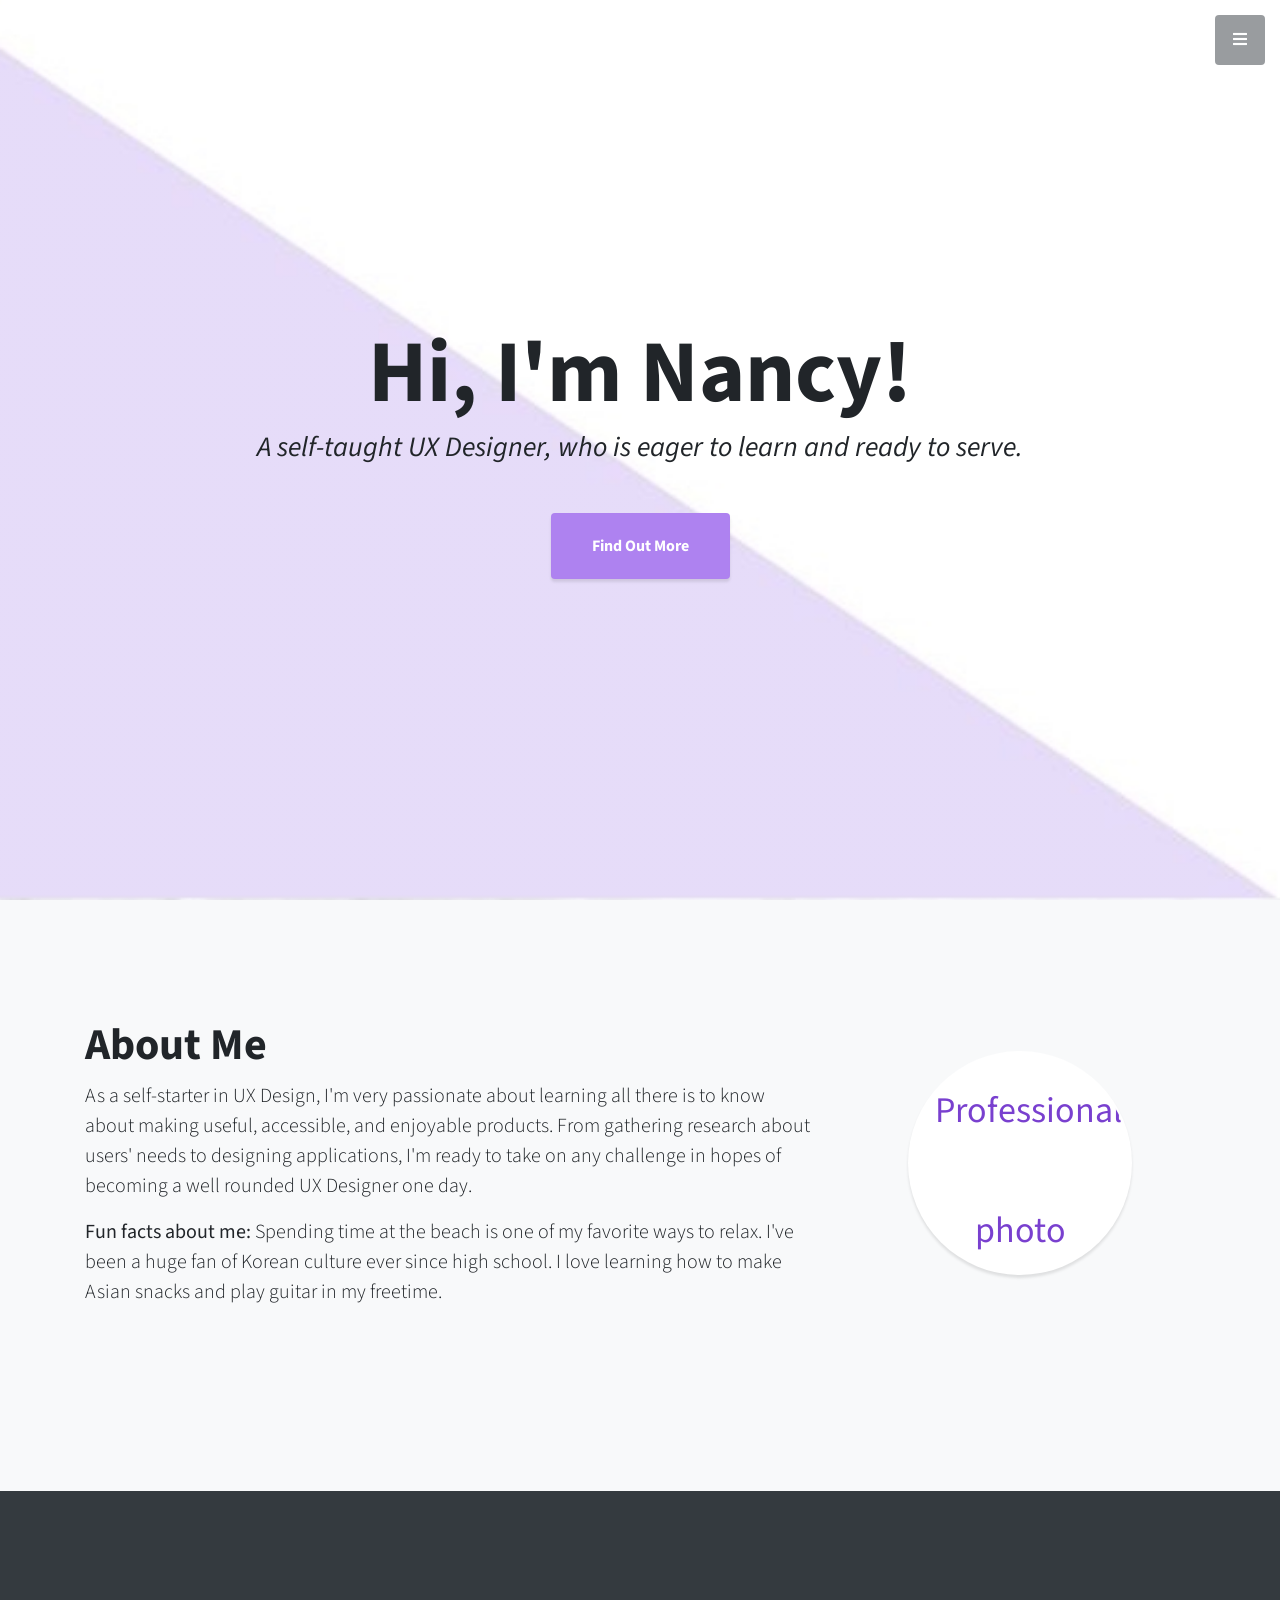
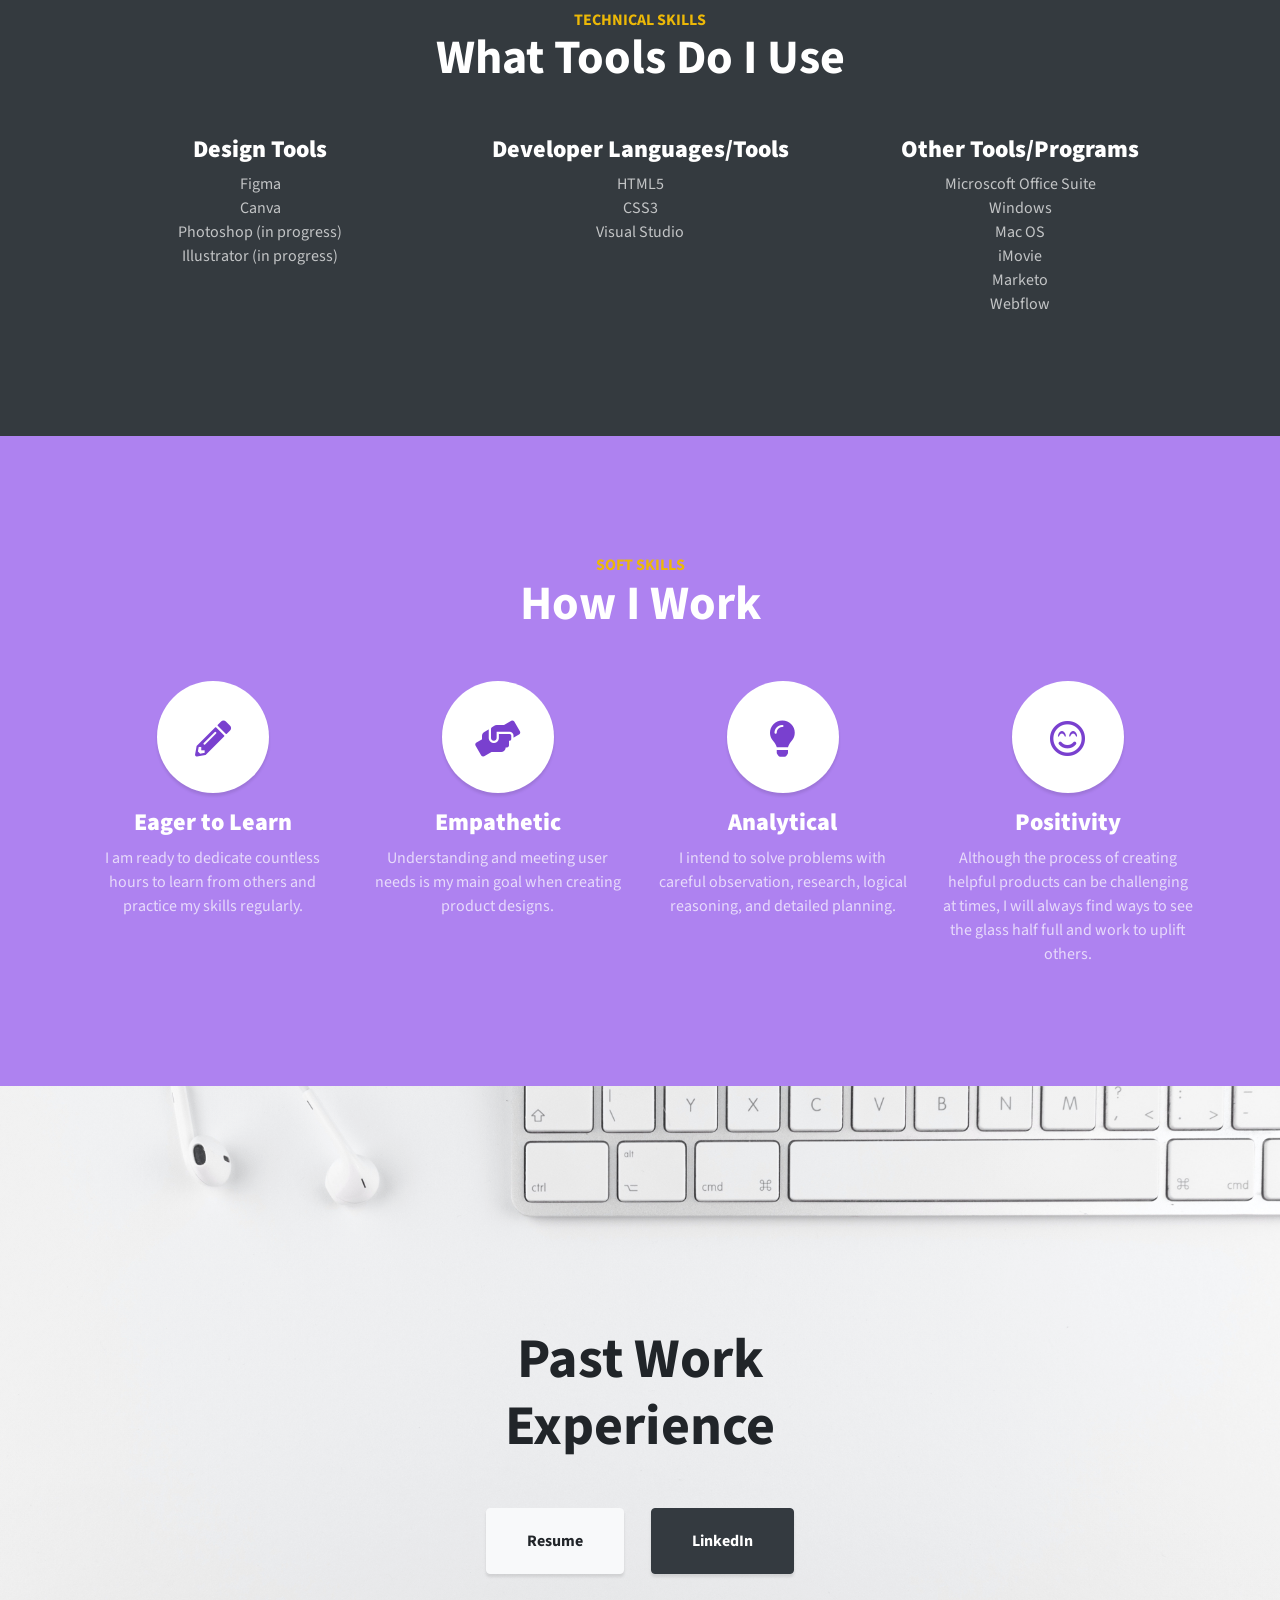
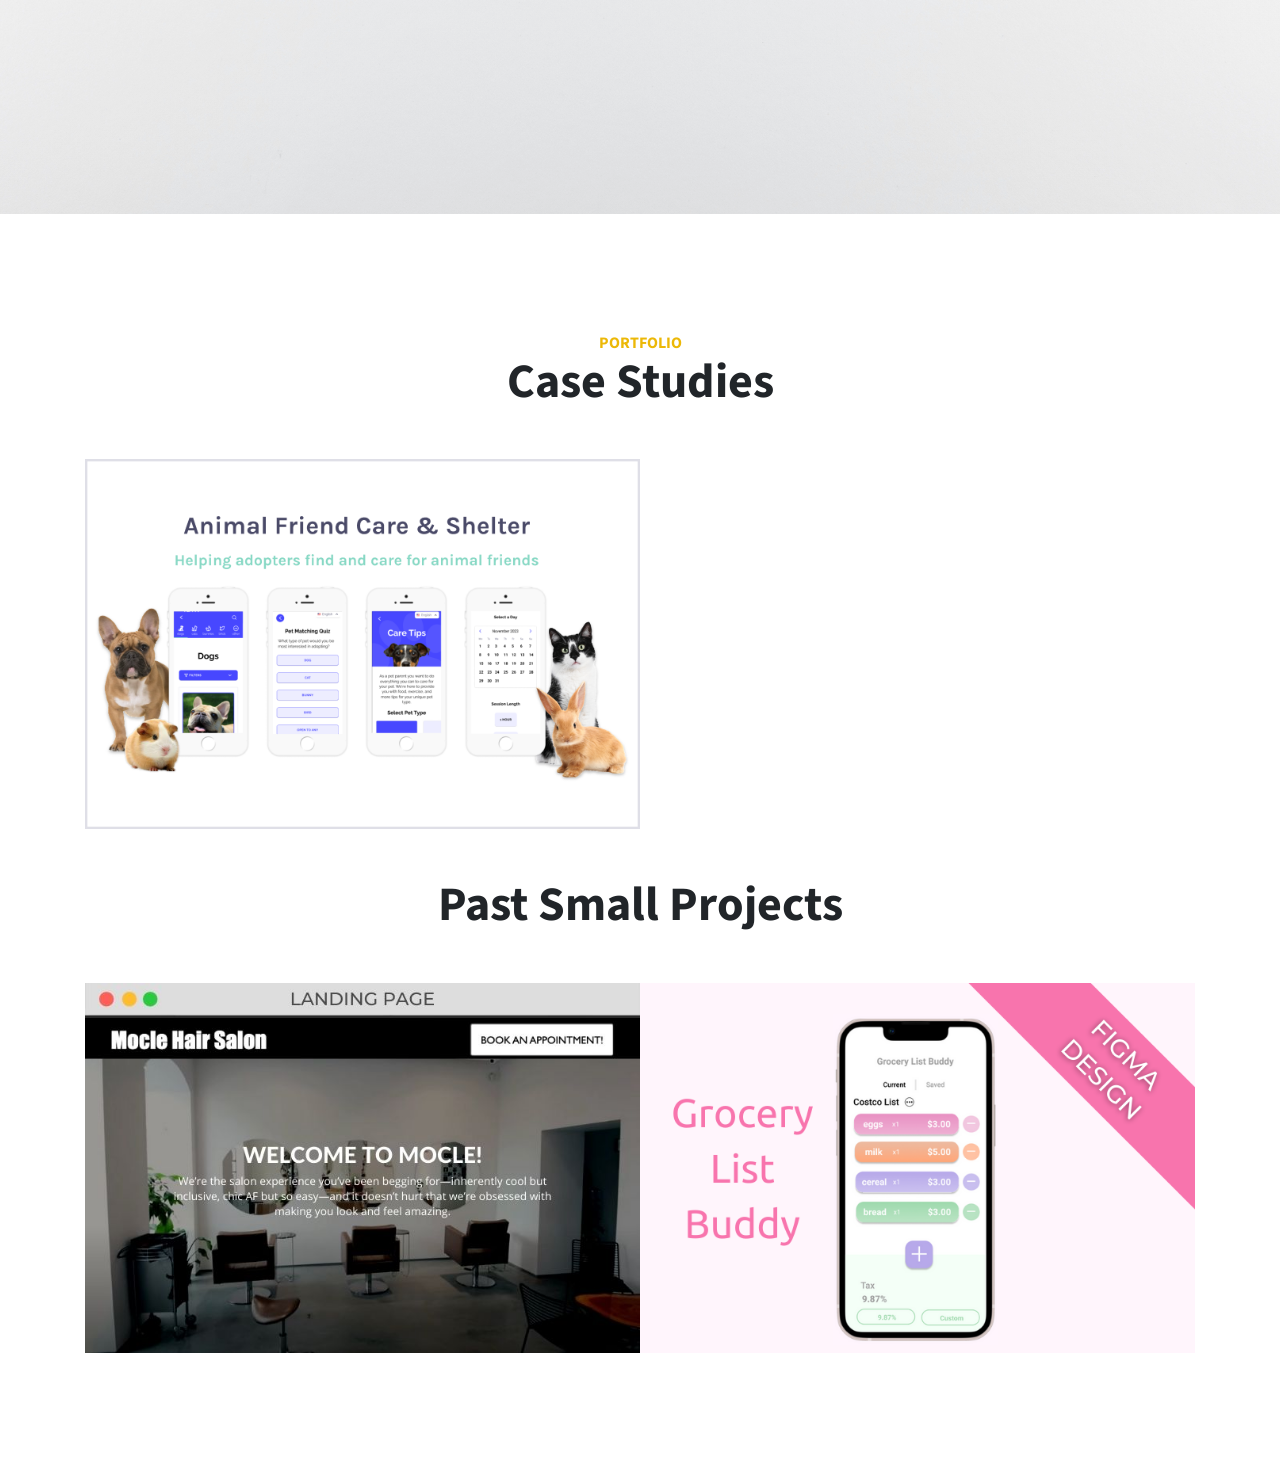
==== commit 8c3f0c6c: "Centered about me image and edited case study" ====
--- a/index.html
+++ b/index.html
@@ -94,7 +94,7 @@
 						</p>
 					</div>
 
-					<div class="col-lg-4 col-md-12 mb-5">
+					<div class="col-lg-4 col-md-12 mb-5 about-me-img-column">
 						<span class="professional-pic mx-auto mb-3 rounded-circle">
 							<img
 								class="mx-auto mb-3 img-fluid rounded-circle"
@@ -115,8 +115,8 @@
 		<section class="content-section text-white text-center bg-1" id="tech-skills">
 			<div class="container">
 				<div class="content-section-heading">
-					<h3 class="text-secondary mb-0">Skills</h3>
-					<h2 class="mb-5">Technical Skills</h2>
+					<h3 class="text-secondary mb-0">Technical Skills</h3>
+					<h2 class="mb-5">What Tools Do I Use</h2>
 				</div>
 				<div class="row">
 					<div class="col-lg-4 col-md-12 mb-5 mb-lg-0">
@@ -174,8 +174,8 @@
 		<section class="content-section bg-primary text-white text-center" id="soft-skills">
 			<div class="container">
 				<div class="content-section-heading">
-					<h3 class="text-secondary mb-0">Skills</h3>
-					<h2 class="mb-5">Soft skills</h2>
+					<h3 class="text-secondary mb-0">Soft Skills</h3>
+					<h2 class="mb-5">How I Work</h2>
 				</div>
 				<div class="row">
 					<div class="col-lg-3 col-md-6 mb-5 mb-lg-0">
--- a/css/stylish-portfolio.min.css
+++ b/css/stylish-portfolio.min.css
@@ -353,6 +353,10 @@
 .lead {
 	text-align: left;
 }
+
+.about-me-img-column {
+	align-self: center;
+}
 @media (max-width: 400px) {
 	.portfolio-item .caption .caption-content p {
 		font-weight: 300;
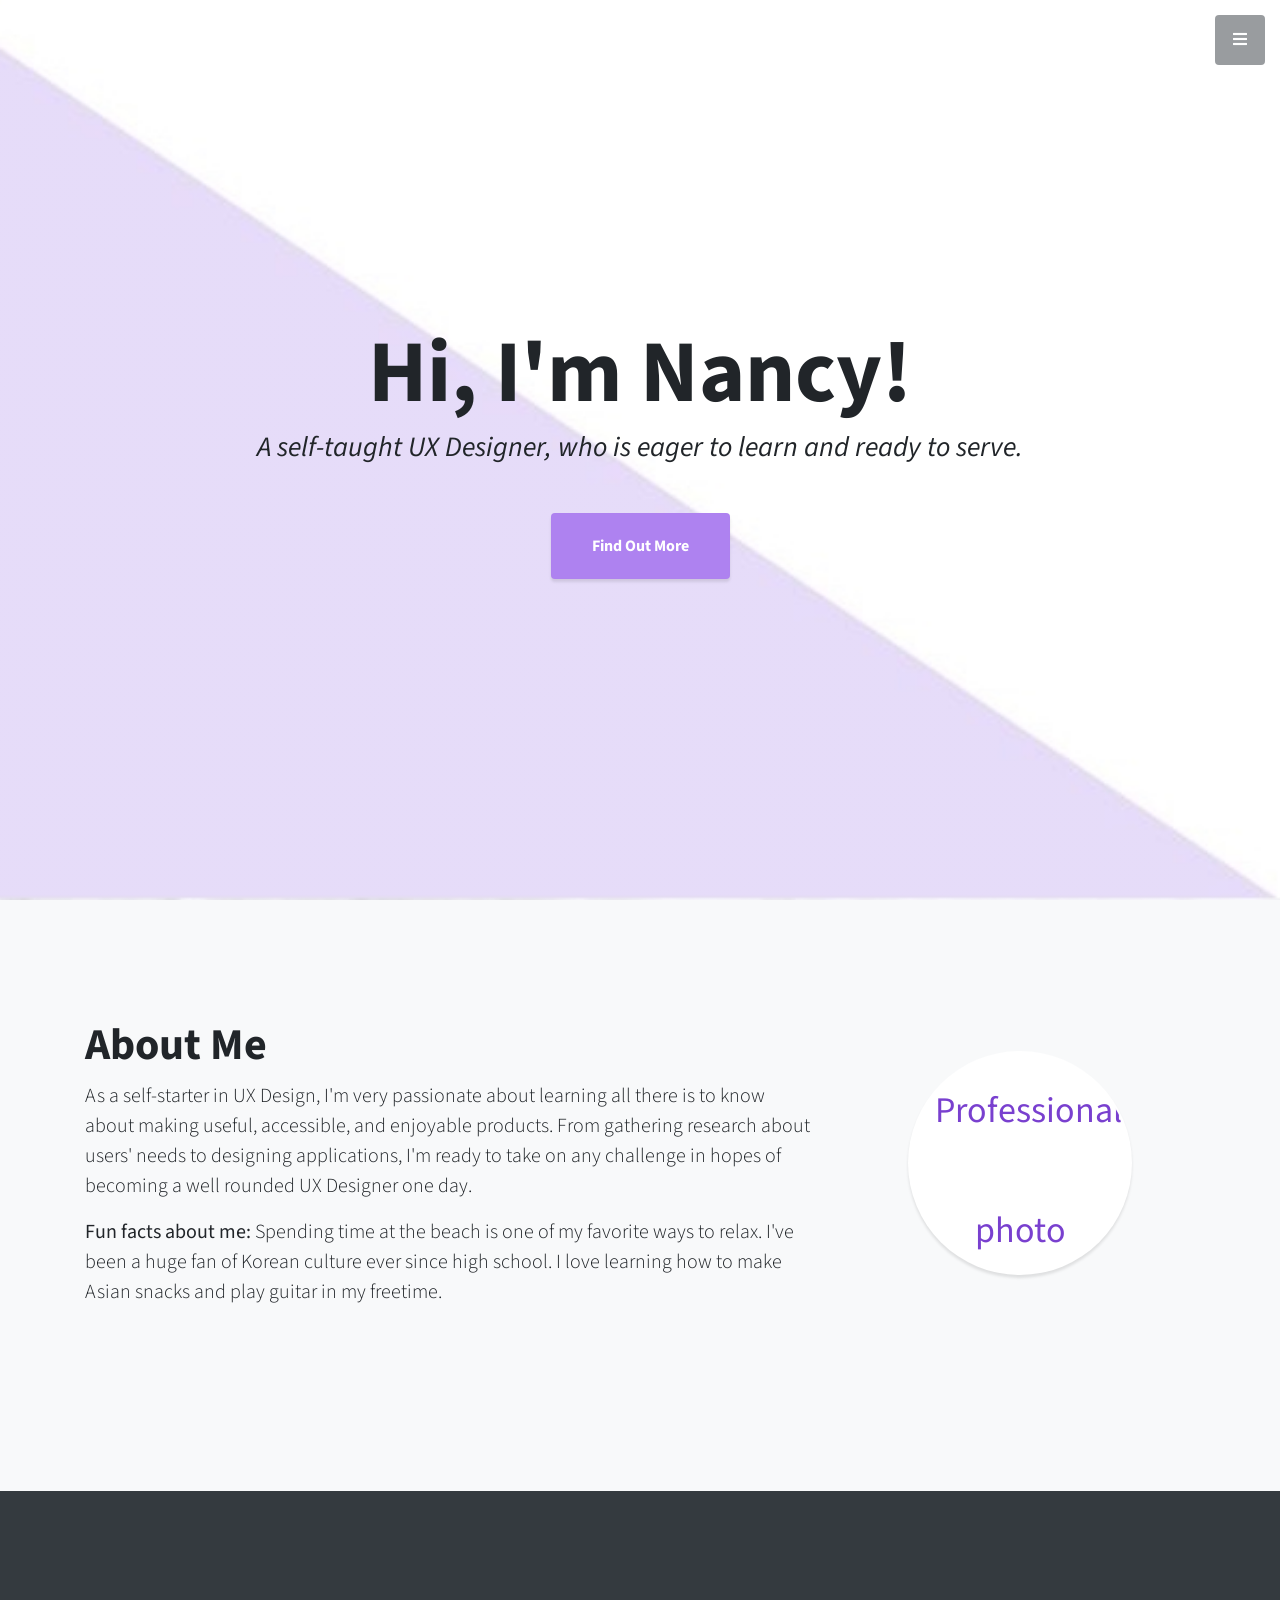
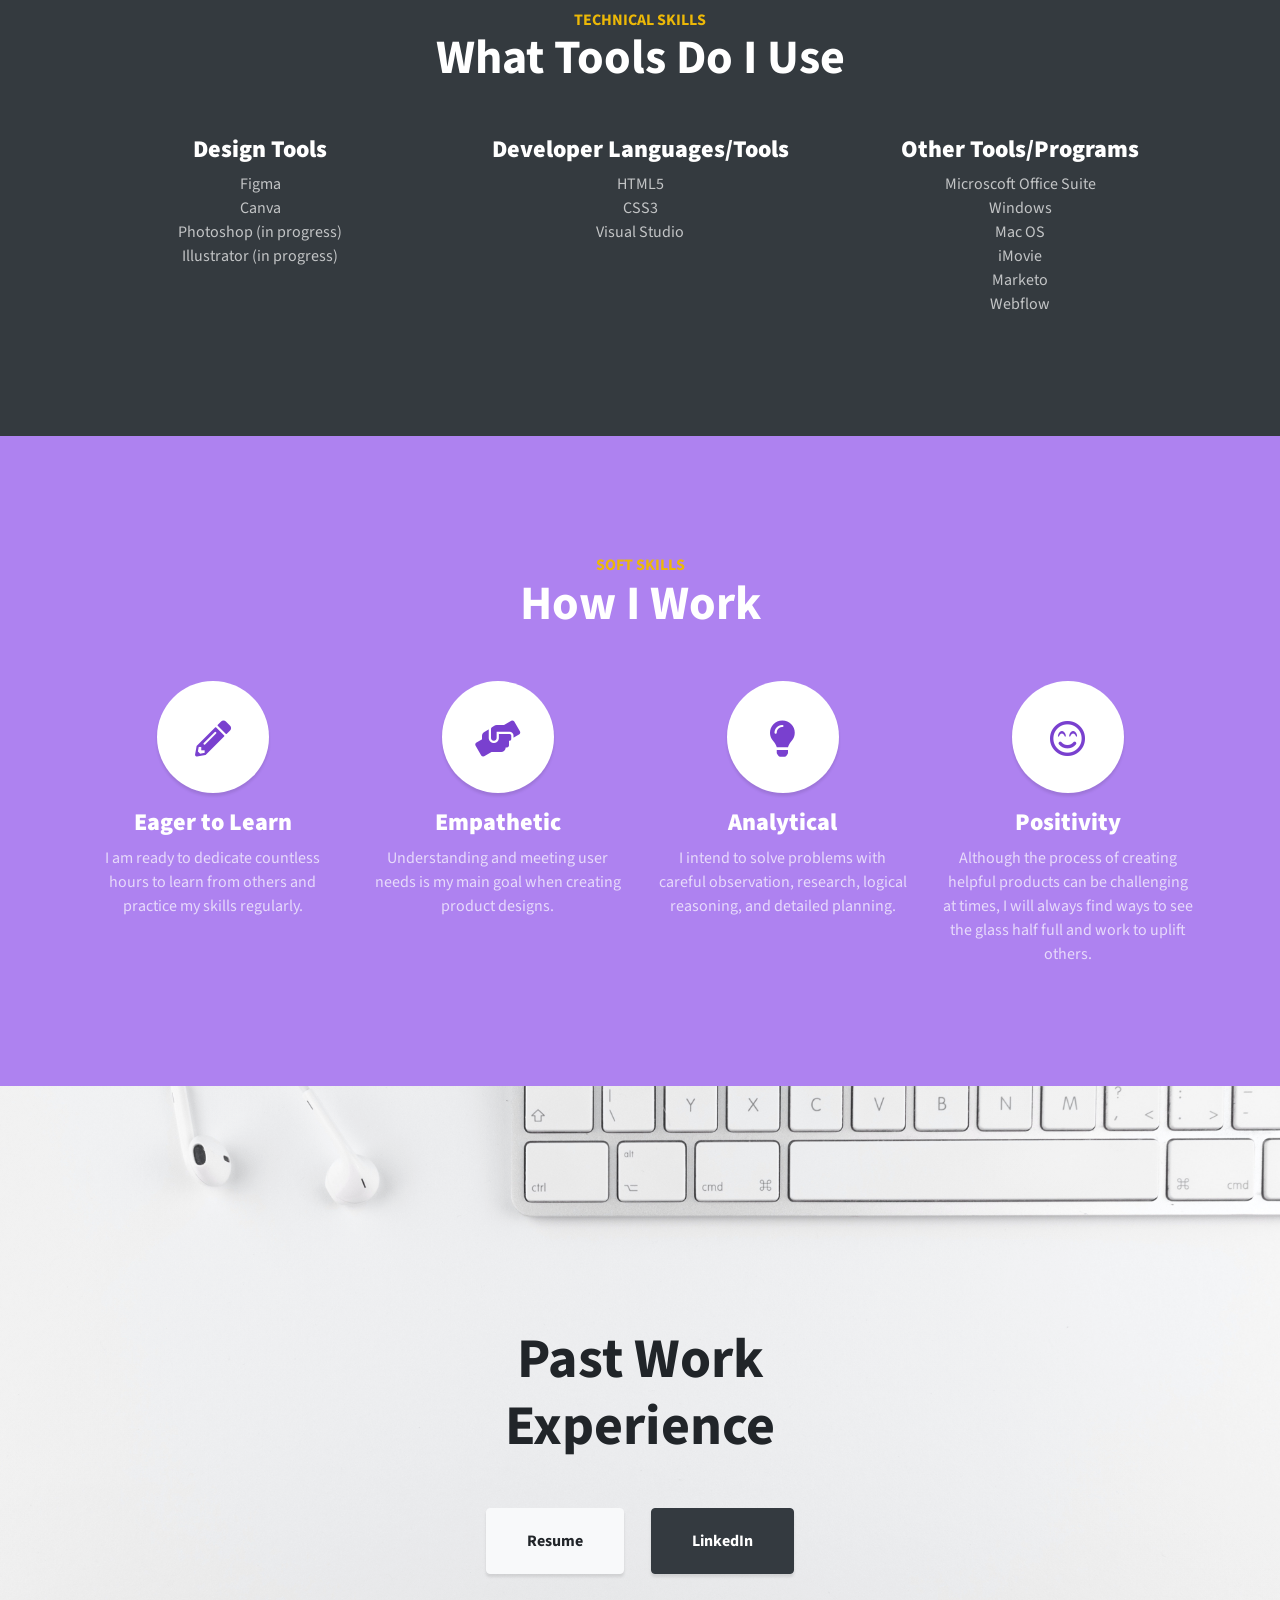
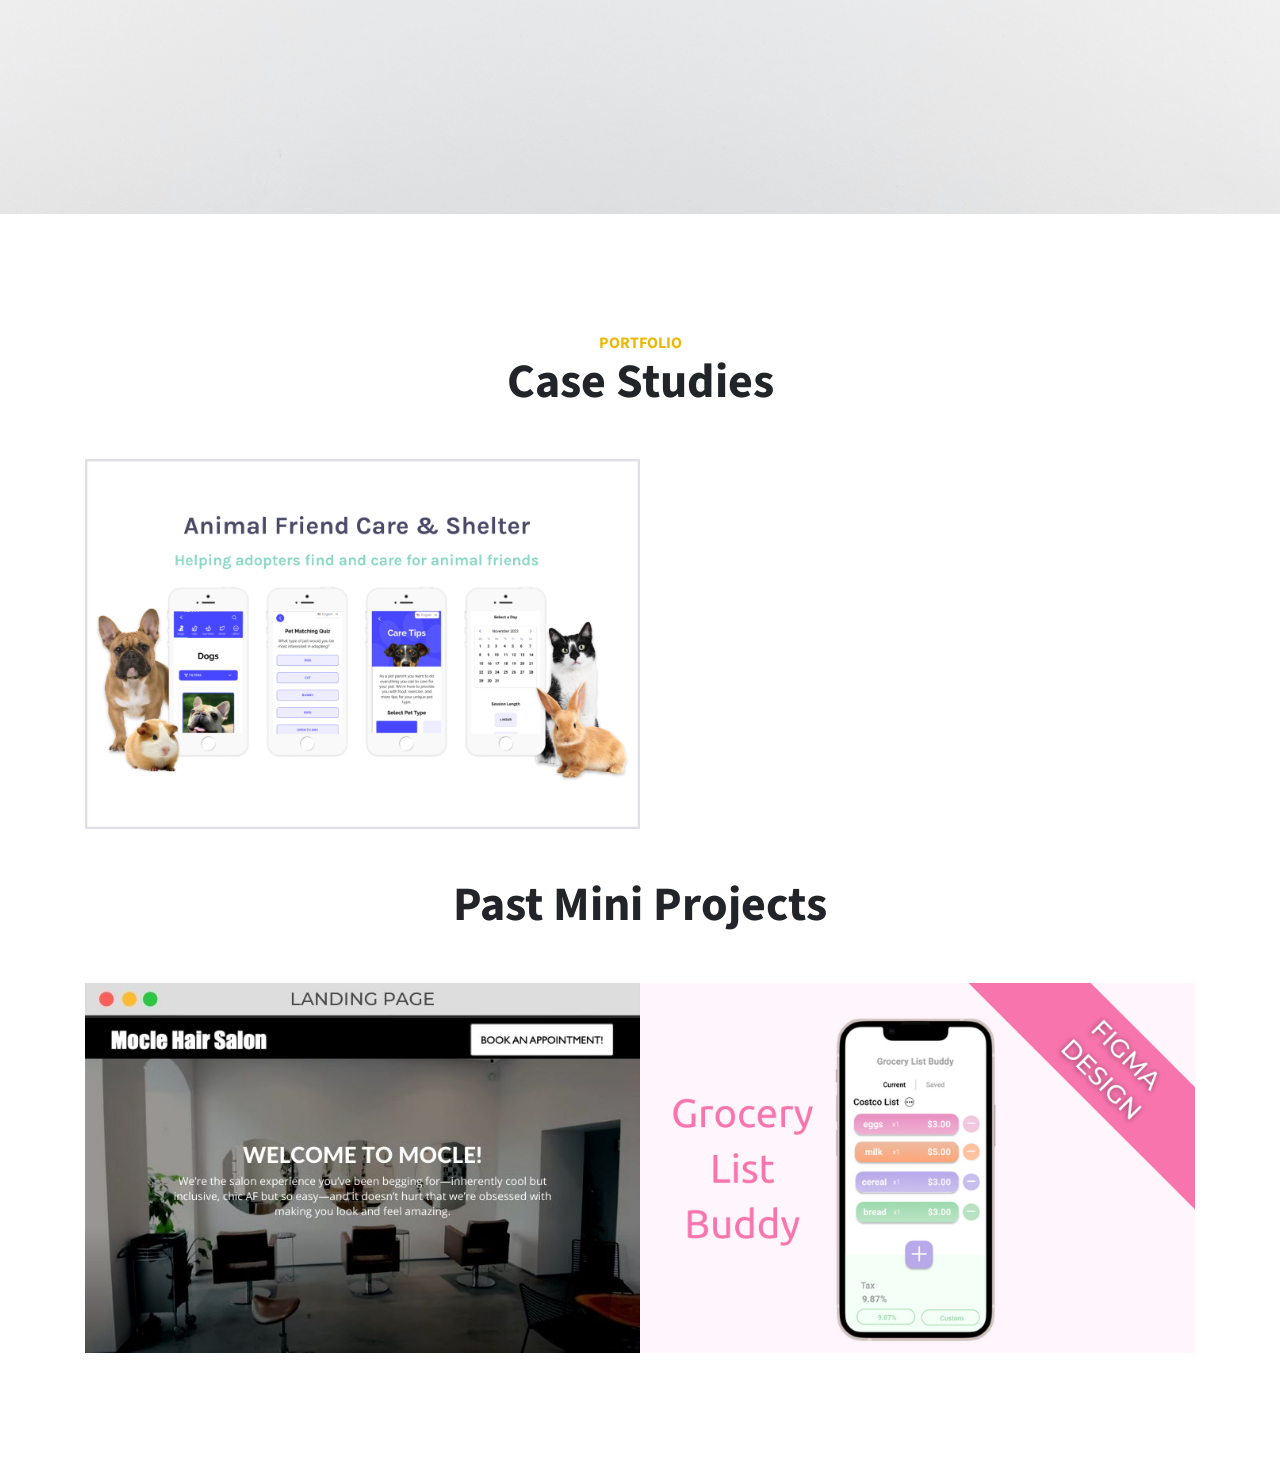
==== commit 696b4af2: "Update index.html" ====
--- a/index.html
+++ b/index.html
@@ -325,7 +325,7 @@
 			<!-- Javascript Projects -->
 			<div class="container">
 				<div class="content-section-heading text-center">
-					<h2 class="mb-5 mt-5">Past Small Projects</h2>
+					<h2 class="mb-5 mt-5">Past Mini Projects</h2>
 				</div>
 				<div class="row no-gutters">
 					<div class="col-lg-6">
@@ -363,7 +363,7 @@
 									<div class="h2">Grocery List Buddy</div>
 									<p class="mb-0">
 										A prototype for an app that help users estimate their total grocery
-										costs, including tax.(Figma)
+										costs.(Figma)
 									</p>
 								</div>
 							</div>
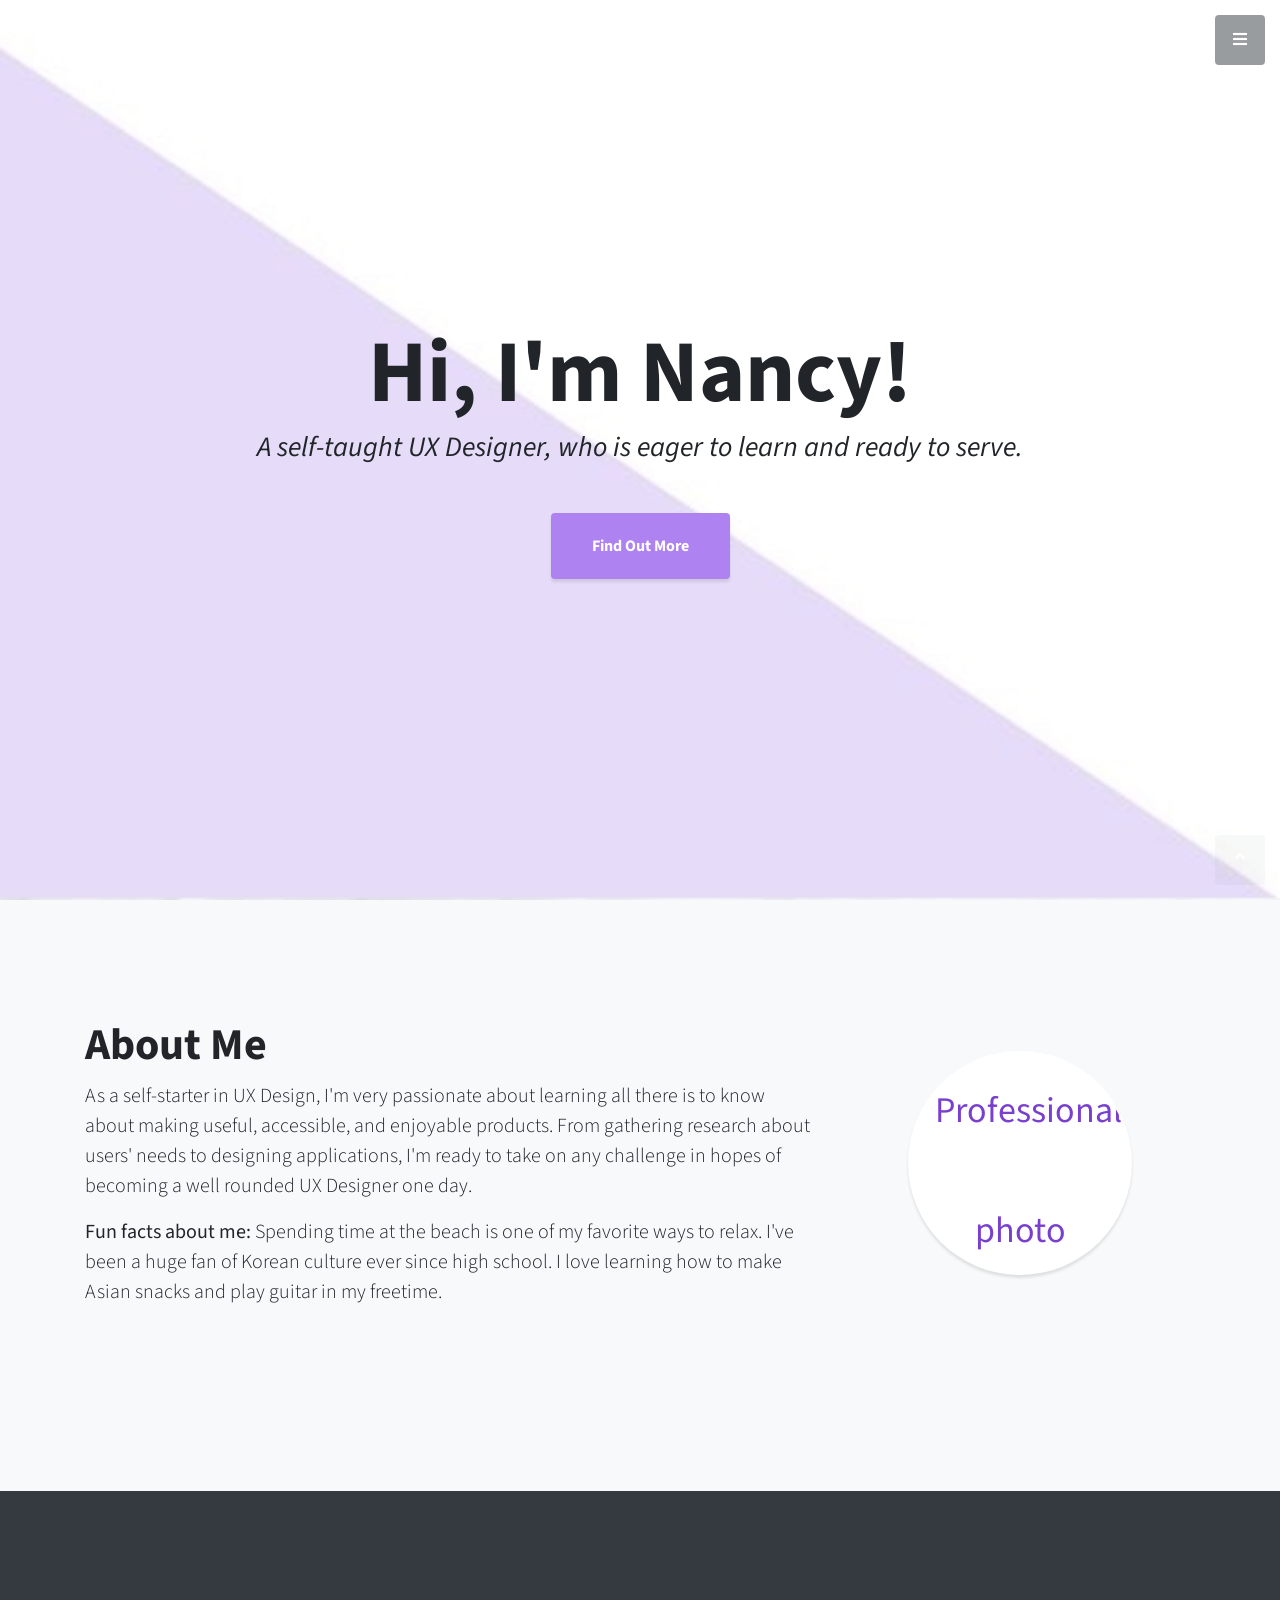
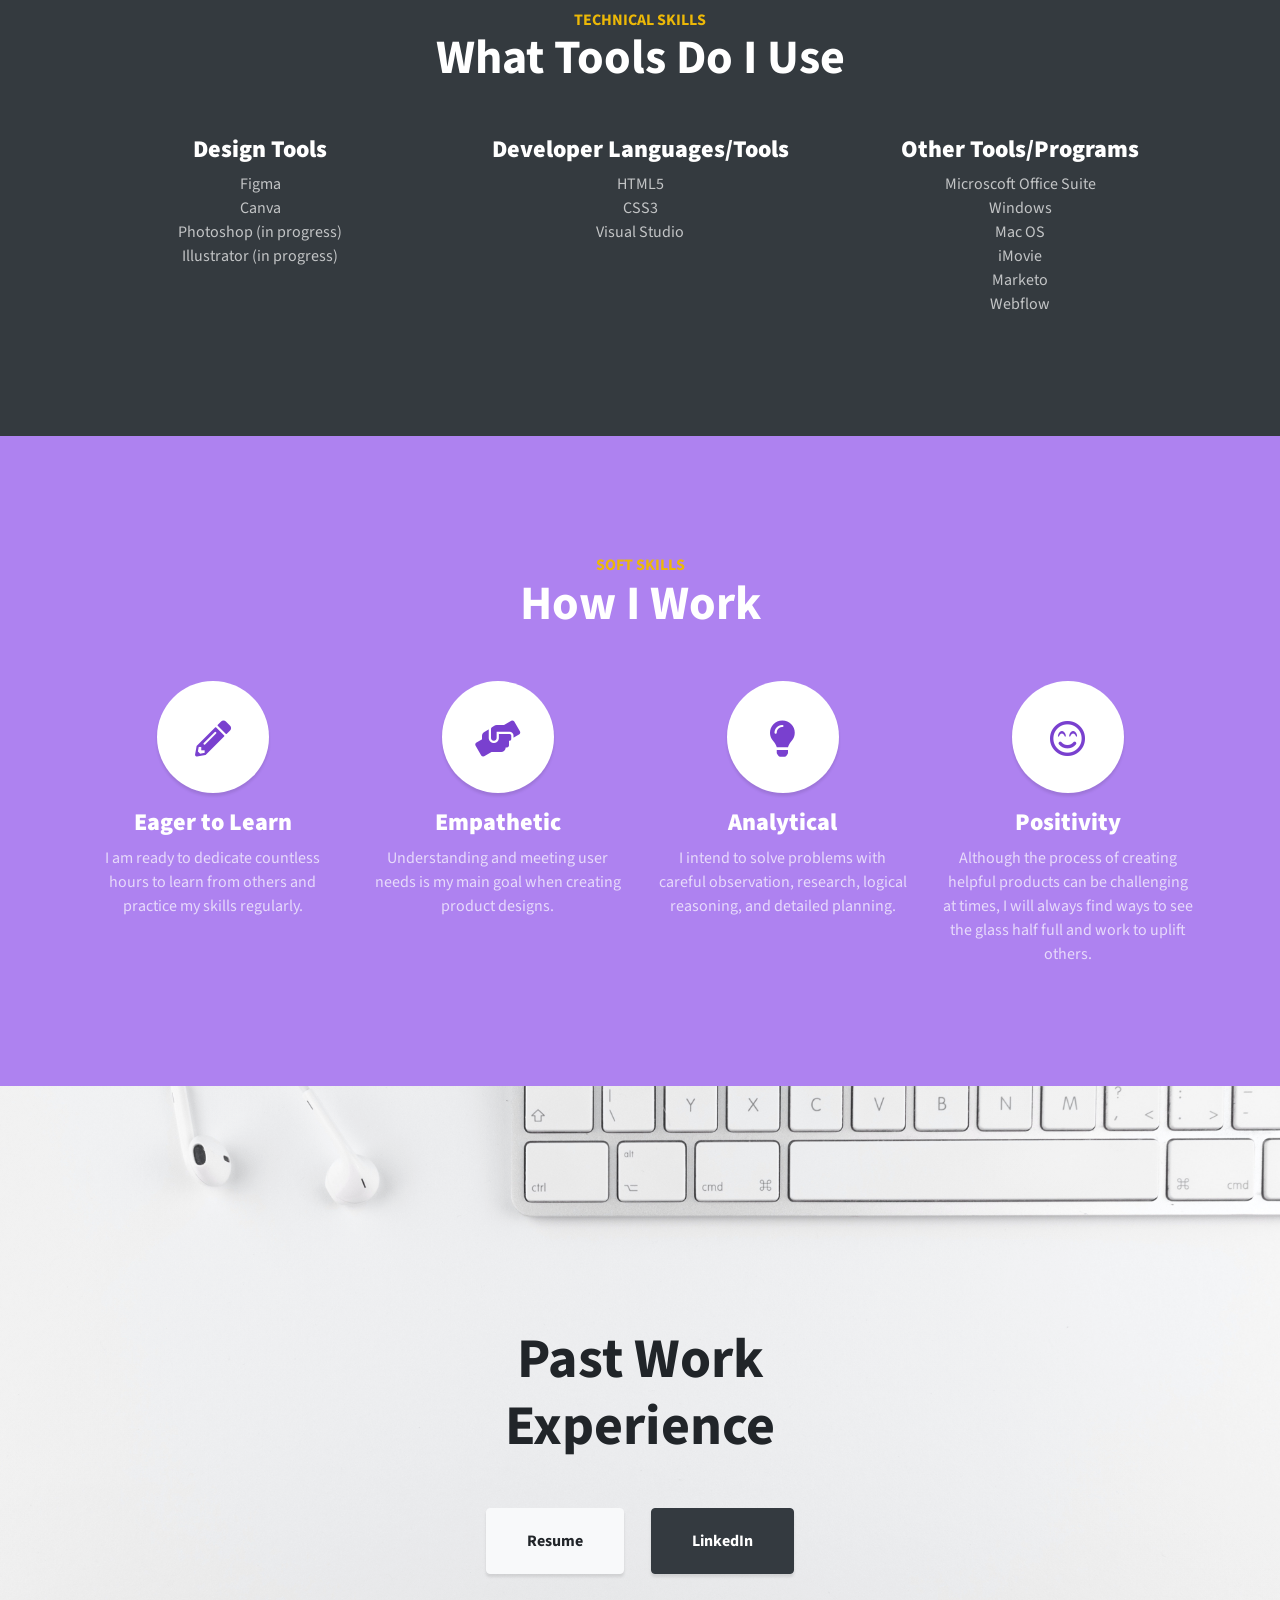
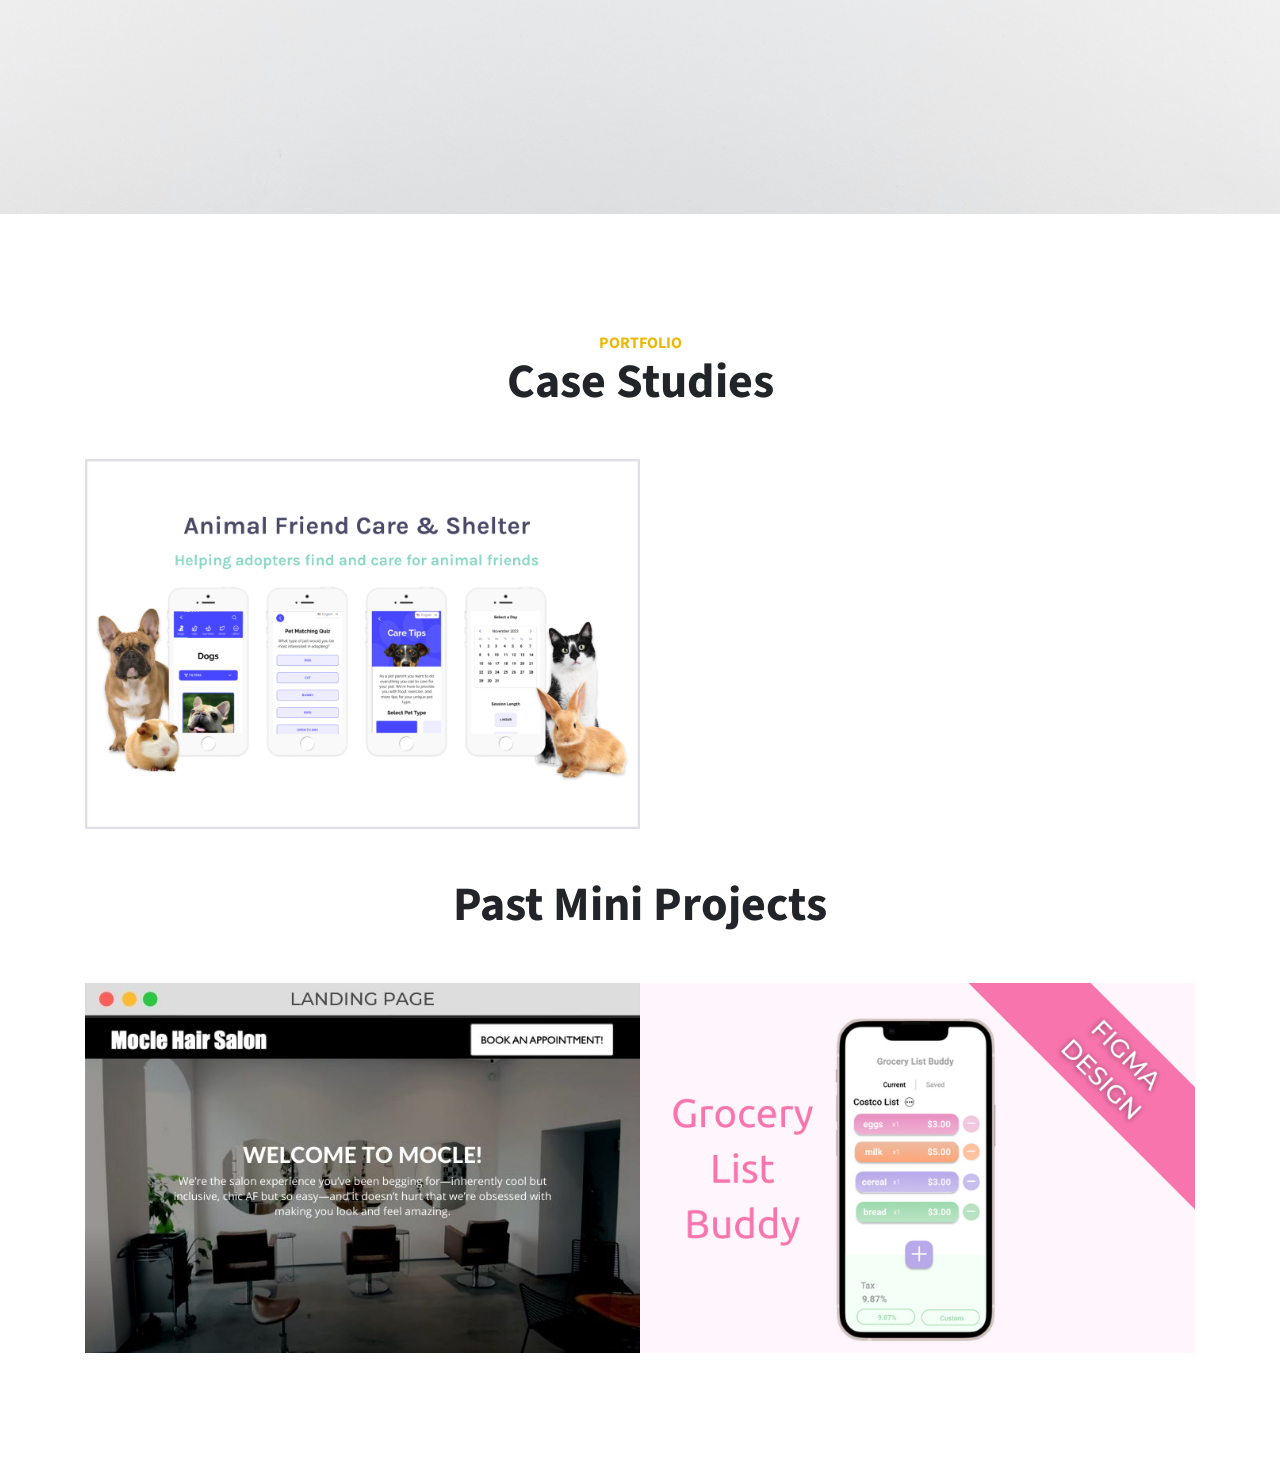
==== commit 0ffeb44f: "Update index.html" ====
--- a/index.html
+++ b/index.html
@@ -270,8 +270,8 @@
 								<div class="caption-content">
 									<div class="h2">Animal Friend Care & Shelter</div>
 									<p class="mb-0">
-										A case study that addresses the needs of today's pet adopters. (STILL
-										IN PROGRESS...)
+										A case study that addresses the needs of today's pet adopters - STILL
+										IN PROGRESS. (PDF Version)
 									</p>
 								</div>
 							</div>
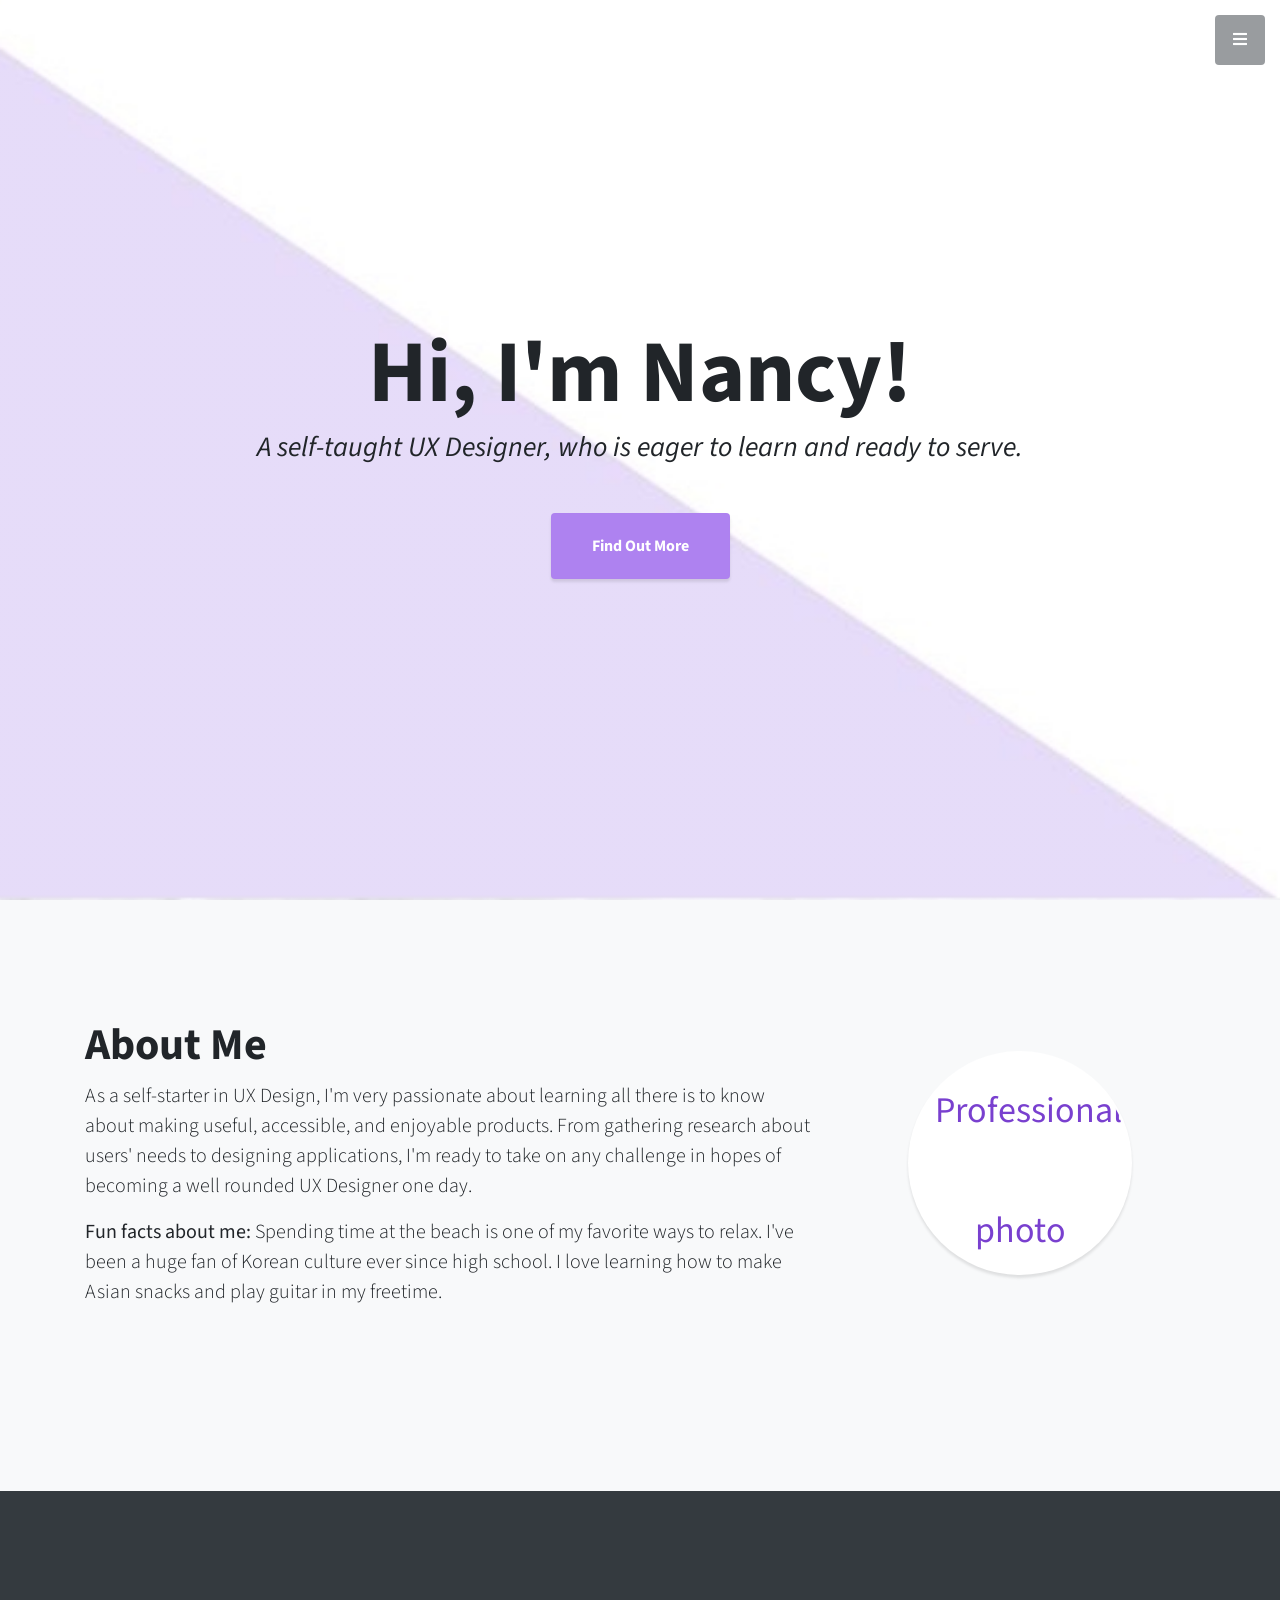
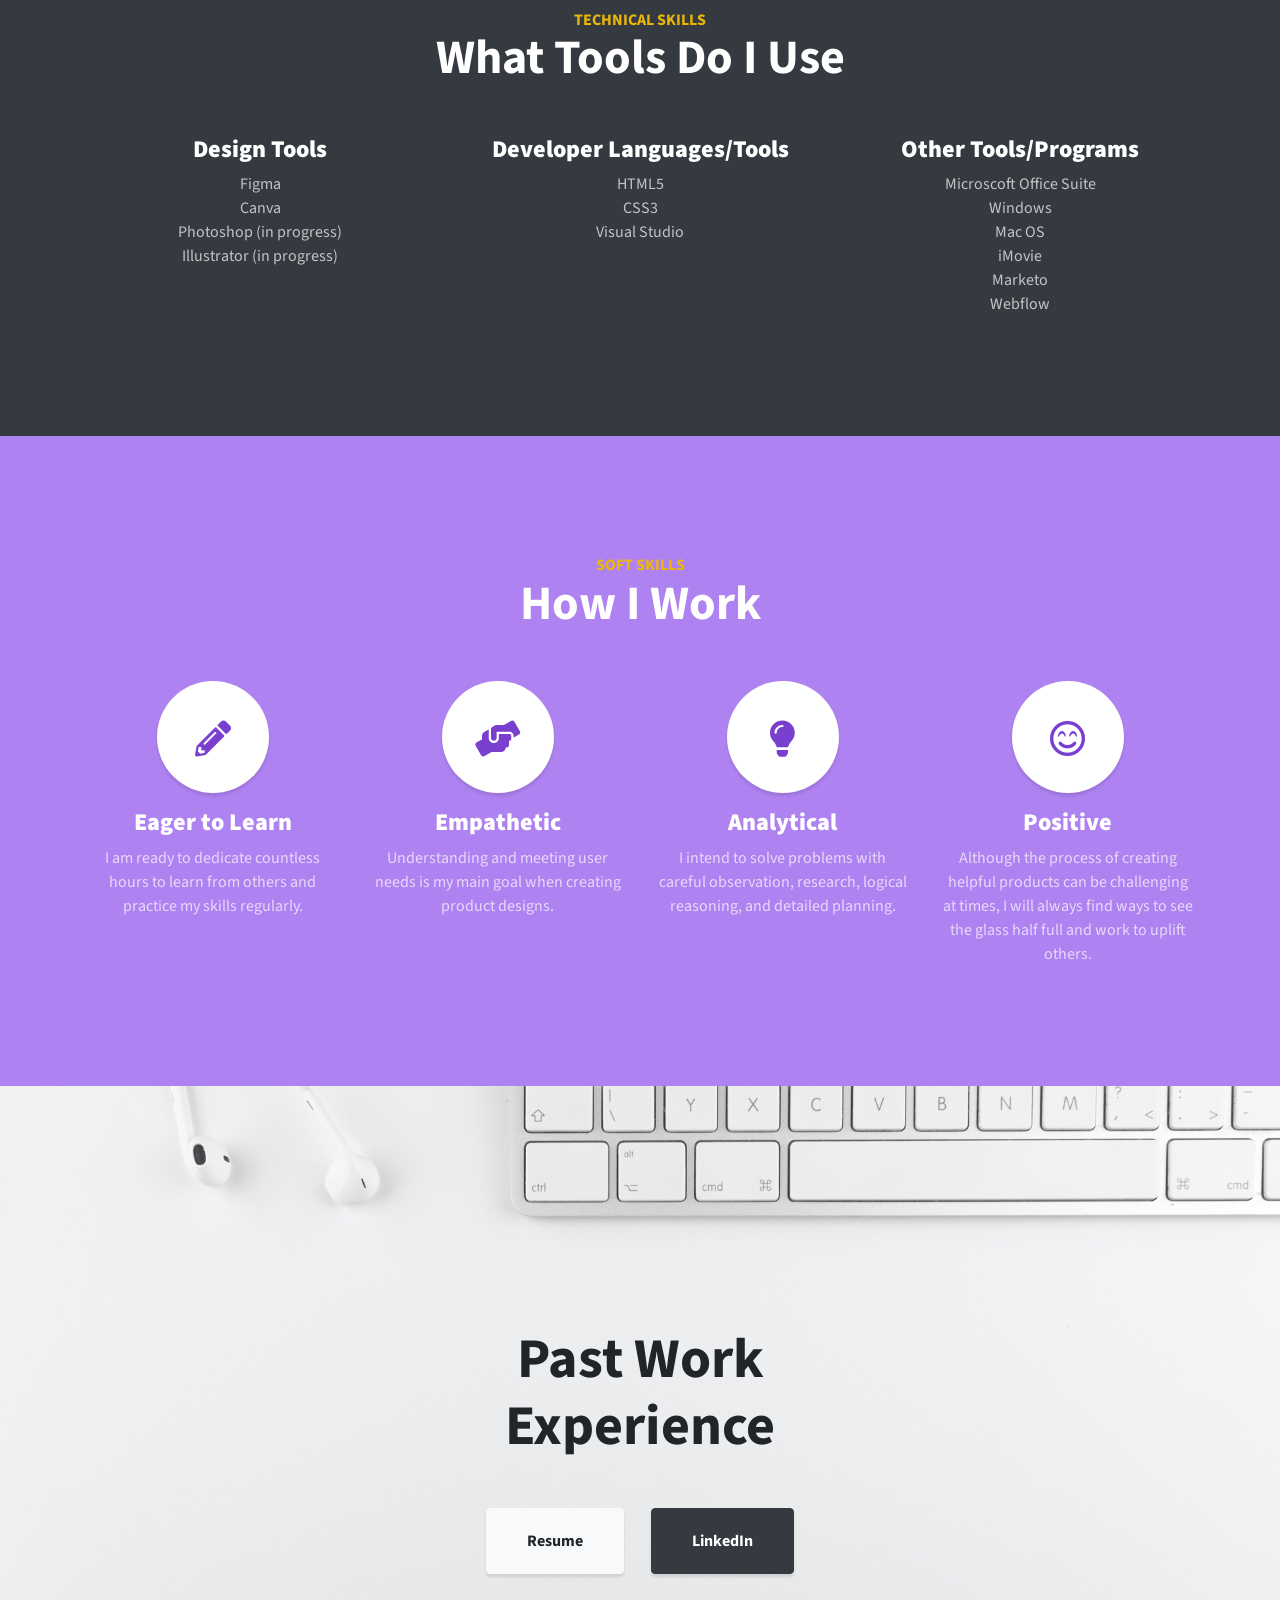
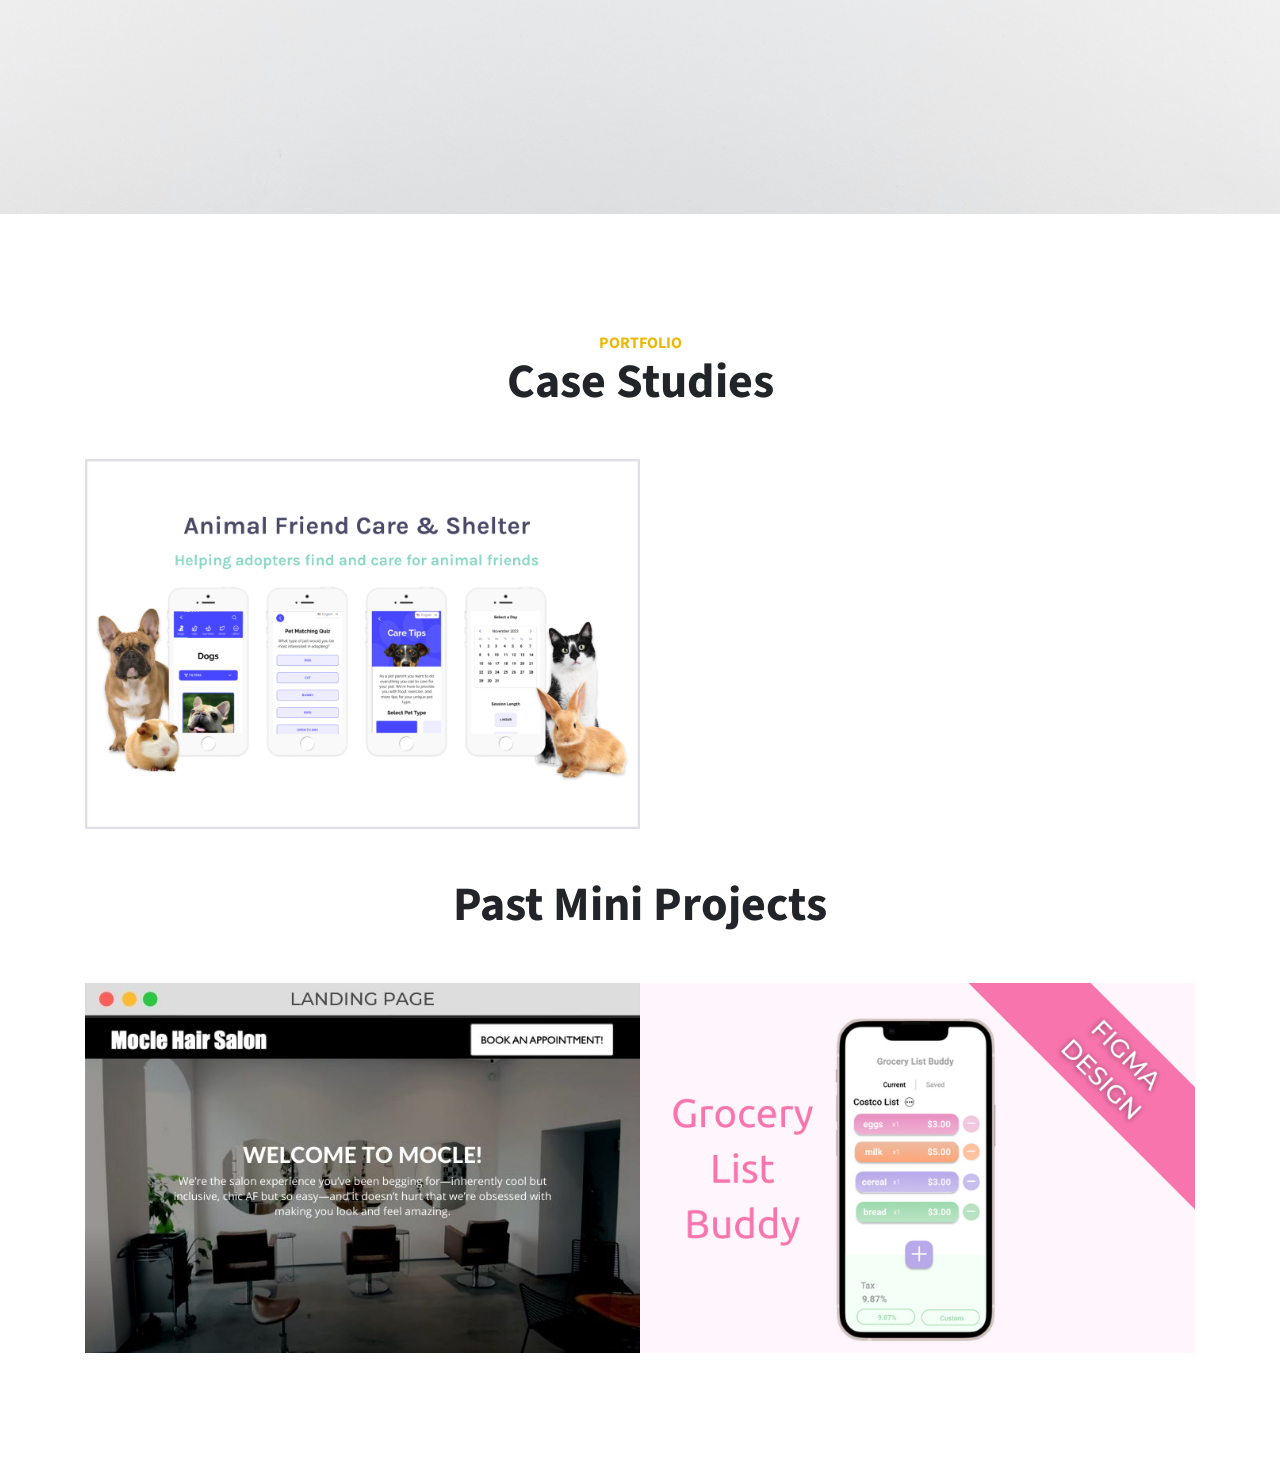
==== commit 165cd19c: "Update index.html" ====
--- a/index.html
+++ b/index.html
@@ -221,7 +221,7 @@
 							<i class="far fa-smile-beam"></i>
 						</span>
 						<h4>
-							<strong>Positivity</strong>
+							<strong>Positive</strong>
 						</h4>
 						<p class="text-faded mb-0">
 							Although the process of creating helpful products can be challenging at times,
